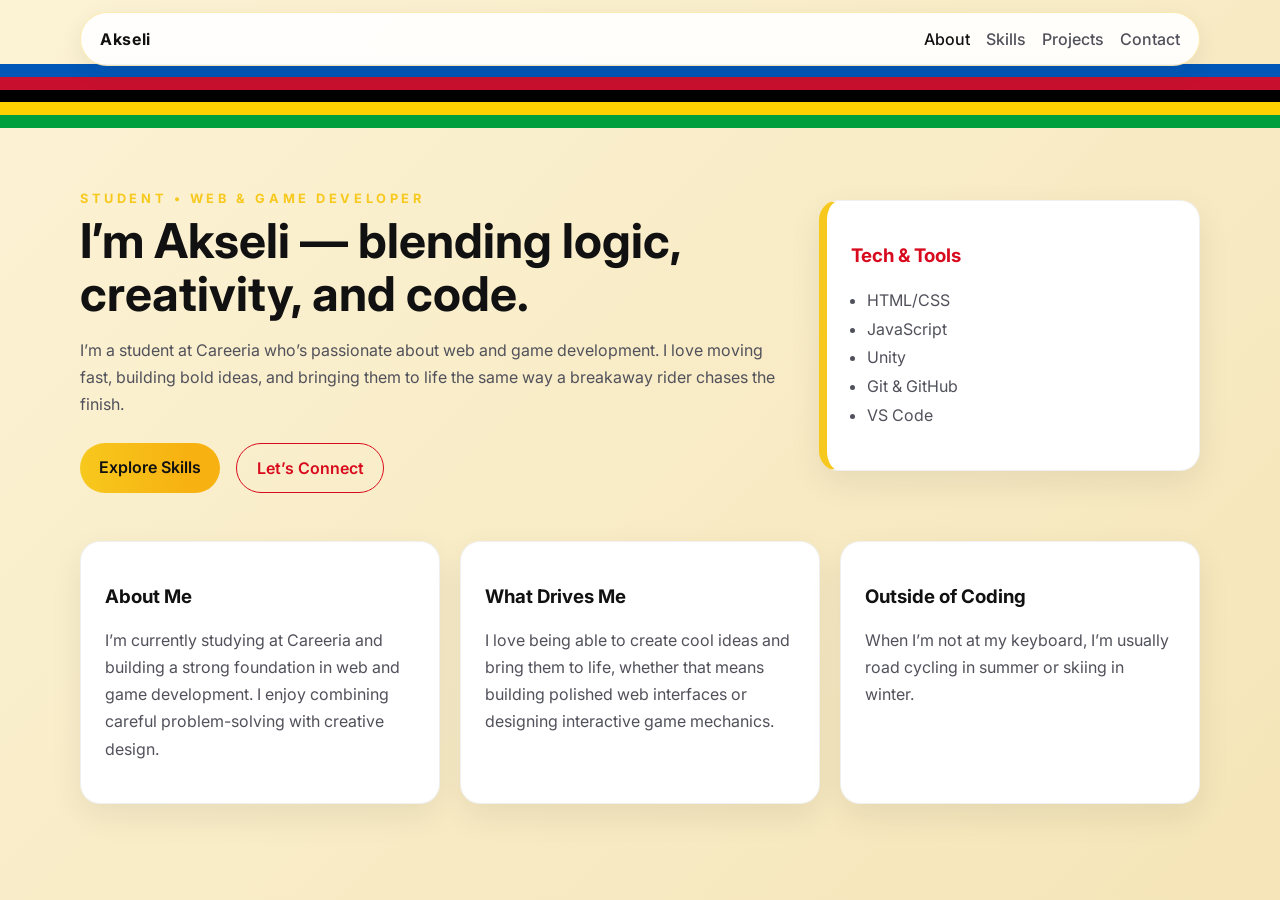
==== index.html @ a6e81d84 "AHH" ====
<!DOCTYPE html>
<html lang="en" class="preload">
  <head>
    <meta charset="UTF-8" />
    <meta name="viewport" content="width=device-width, initial-scale=1.0" />
    <title>About Me | Akseli</title>
    <link rel="preconnect" href="https://fonts.googleapis.com" />
    <link rel="preconnect" href="https://fonts.gstatic.com" crossorigin />
    <link
      href="https://fonts.googleapis.com/css2?family=Inter:wght@400;500;600;700&display=swap"
      rel="stylesheet"
    />
    <link rel="stylesheet" href="style.css" />
    <script>
      window.addEventListener('load', function() {
        document.documentElement.classList.remove('preload');
        document.body.classList.add('loaded');
      });
    </script>
  </head>
  <body>
    <header class="site-header">
      <nav class="nav container">
        <a class="brand" href="index.html">Akseli</a>
        <div class="nav-links">
          <a class="active" href="index.html">About</a>
          <a href="skills.html">Skills</a>
          <a href="projects.html">Projects</a>
          <a href="contact.html">Contact</a>
        </div>
      </nav>
    </header>

    <main class="container page">
      <section class="hero">
        <div>
          <p class="eyebrow">Student • Web & Game Developer</p>
          <h1>I’m Akseli — blending logic, creativity, and code.</h1>
          <p class="hero-text">
            I’m a student at Careeria who’s passionate about web and game development.
            I love moving fast, building bold ideas, and bringing them to life the same way a breakaway rider chases the finish.
          </p>
          <div class="actions">
            <a class="button primary" href="skills.html">Explore Skills</a>
            <a class="button secondary" href="contact.html">Let’s Connect</a>
          </div>
        </div>
        <div class="hero-card">
          <h3>Tech & Tools</h3>
          <ul>
            <li>HTML/CSS</li>
            <li>JavaScript</li>
            <li>Unity</li>
            <li>Git & GitHub</li>
            <li>VS Code</li>
          </ul>
        </div>
      </section>

      <section class="info-grid">
        <article class="card">
          <h3>About Me</h3>
          <p>
            I’m currently studying at Careeria and building a strong foundation in web and game development.
            I enjoy combining careful problem-solving with creative design.
          </p>
        </article>
        <article class="card">
          <h3>What Drives Me</h3>
          <p>
            I love being able to create cool ideas and bring them to life,
            whether that means building polished web interfaces or designing interactive game mechanics.
          </p>
        </article>
        <article class="card">
          <h3>Outside of Coding</h3>
          <p>
            When I’m not at my keyboard, I’m usually road cycling in summer or skiing in winter.
          </p>
        </article>
      </section>
    </main>
  </body>
</html>
---- style.css ----
:root {
  --bg: #fcf3d5;
  --panel: #ffffff;
  --panel-2: #fff7d8;
  --text: #111111;
  --muted: #51515b;
  --accent: #f7c81d;
  --accent-2: #d80b1e;
  --shadow: rgba(24, 24, 24, 0.08);
}

* {
  box-sizing: border-box;
}

body {
  margin: 0;
  font-family: 'Inter', sans-serif;
  background: linear-gradient(135deg, var(--bg) 0%, #f5e5b8 100%);
  color: var(--text);
  min-height: 100vh;
  overflow-x: hidden;
}

.preload body {
  opacity: 0;
  transform: translateY(10px);
}

body.loaded {
  animation: bodyIntro 0.8s ease-out 0.15s forwards;
}

.container {
  width: min(1120px, calc(100% - 2rem));
  margin: 0 auto;
}

.site-header {
  padding: 0.75rem 0 1rem;
  position: relative;
  margin-top: 0;
  opacity: 0;
  transform: translateY(-18px);
  animation: headerIntro 0.8s ease-out 0.2s forwards;
  animation-fill-mode: both;
  will-change: opacity, transform;
}

.site-header::before {
  content: '';
  position: absolute;
  top: 4rem;
  left: 0;
  width: 100%;
  height: 4rem;
  background: linear-gradient(180deg, #0057b7 0%, #0057b7 20%, #c8102e 20%, #c8102e 40%, #000000 40%, #000000 60%, #ffd100 60%, #ffd100 80%, #009f3d 80%, #009f3d 100%);
  background-size: 100% 100%;
  pointer-events: none;
  transform-origin: left;
  transform: scaleX(0);
  animation: stripeIntro 1s ease 0.25s forwards;
}

.nav {
  display: flex;
  justify-content: space-between;
  align-items: center;
  padding: 1rem 1.2rem;
  border: 1px solid rgba(248, 198, 46, 0.35);
  border-radius: 999px;
  background: rgba(255, 255, 255, 0.92);
  backdrop-filter: blur(12px);
  box-shadow: 0 8px 24px var(--shadow);
  position: relative;
  z-index: 1;
}

.brand {
  color: var(--text);
  font-weight: 700;
  text-decoration: none;
  letter-spacing: 0.04em;
}

.nav-links {
  display: flex;
  gap: 1rem;
}

.nav-links a {
  color: var(--muted);
  text-decoration: none;
  font-weight: 500;
}

.nav-links a.active,
.nav-links a:hover {
  color: var(--text);
}

.nav-links a {
  opacity: 0;
  transform: translateY(-10px);
  animation: navLinkIntro 0.65s ease-out forwards;
}

.nav-links a:nth-child(1) { animation-delay: 0.35s; }
.nav-links a:nth-child(2) { animation-delay: 0.45s; }
.nav-links a:nth-child(3) { animation-delay: 0.55s; }
.nav-links a:nth-child(4) { animation-delay: 0.65s; }

.page {
  padding: 3rem 0 4rem;
  opacity: 0;
  transform: translateY(20px);
  animation: contentIntro 0.85s ease-out 0.35s forwards;
}

.hero {
  display: grid;
  grid-template-columns: 1.3fr 0.7fr;
  gap: 2rem;
  align-items: center;
  padding: 3rem 0 2rem;
  opacity: 0;
  transform: translateY(20px);
  animation: contentIntro 0.9s ease-out 0.45s forwards;
}

.eyebrow {
  text-transform: uppercase;
  letter-spacing: 0.28em;
  color: var(--accent);
  font-size: 0.8rem;
  font-weight: 700;
  margin-bottom: 0.6rem;
}

h1 {
  font-size: clamp(2rem, 4vw, 3rem);
  margin: 0 0 1rem;
  line-height: 1.1;
}

.hero-text,
.card p,
.project-card p,
.contact-card p {
  color: var(--muted);
  line-height: 1.7;
}

.actions {
  display: flex;
  gap: 1rem;
  margin-top: 1.5rem;
  flex-wrap: wrap;
}

.button {
  display: inline-block;
  padding: 0.9rem 1.2rem;
  border-radius: 999px;
  text-decoration: none;
  font-weight: 600;
}

.button.primary {
  background: linear-gradient(90deg, var(--accent), #f7b211 75%);
  color: #111111;
}

.button.secondary {
  border: 1px solid var(--accent-2);
  color: var(--accent-2);
}

.hero-card,
.card,
.project-card,
.contact-card {
  background: var(--panel);
  border: 1px solid rgba(0,0,0,0.06);
  border-radius: 1.25rem;
  padding: 1.5rem;
  box-shadow: 0 12px 32px var(--shadow);
}

.hero-card {
  border-left: 0.5rem solid var(--accent);
}

.hero-card ul {
  padding-left: 1rem;
  color: var(--muted);
  line-height: 1.8;
}

.hero-card h3 {
  color: var(--accent-2);
}

.info-grid,
.project-grid {
  display: grid;
  grid-template-columns: repeat(3, minmax(0, 1fr));
  gap: 1.25rem;
  margin-top: 1rem;
}

.section-heading {
  margin-bottom: 1.5rem;
}

.project-card span {
  display: inline-block;
  margin-top: 1rem;
  color: var(--accent);
  font-weight: 600;
}

.project-image {
  width: 100%;
  height: 220px;
  object-fit: cover;
  border-radius: 0.9rem;
  margin-bottom: 1rem;
  border: 1px solid rgba(0,0,0,0.06);
}

.actions .button {
  opacity: 0;
  transform: translateY(12px);
  animation: contentIntro 0.9s ease-out 0.55s forwards;
}

.hero-card {
  border-left: 0.5rem solid var(--accent);
  opacity: 0;
  transform: translateY(18px);
  animation: contentIntro 0.95s ease-out 0.55s forwards;
}

@keyframes headerIntro {
  from {
    opacity: 0;
    transform: translateY(-18px);
  }
  to {
    opacity: 1;
    transform: translateY(0);
  }
}

@keyframes bodyIntro {
  from {
    opacity: 0;
    transform: translateY(10px);
  }
  to {
    opacity: 1;
    transform: translateY(0);
  }
}

@keyframes stripeIntro {
  from {
    transform: scaleX(0);
  }
  to {
    transform: scaleX(1);
  }
}

@keyframes navLinkIntro {
  from {
    opacity: 0;
    transform: translateY(-10px);
  }
  to {
    opacity: 1;
    transform: translateY(0);
  }
}

@keyframes contentIntro {
  from {
    opacity: 0;
    transform: translateY(20px);
  }
  to {
    opacity: 1;
    transform: translateY(0);
  }
}

.contact-layout {
  display: grid;
  grid-template-columns: 0.9fr 1.1fr;
  gap: 1.5rem;
}

form {
  display: grid;
  gap: 1rem;
}

input,
textarea {
  width: 100%;
  padding: 0.9rem 1rem;
  border-radius: 0.8rem;
  border: 1px solid rgba(0,0,0,0.08);
  background: var(--panel-2);
  color: var(--text);
}

textarea {
  min-height: 120px;
  resize: vertical;
}

.skills-list {
  display: grid;
  grid-template-columns: repeat(2, minmax(0, 1fr));
  gap: 0.8rem;
  padding: 0;
  margin: 1rem 0 0;
  list-style: none;
}

.skills-list li {
  padding: 0.8rem 1rem;
  border-radius: 0.8rem;
  background: rgba(37, 99, 235, 0.08);
  color: var(--text);
}

@media (max-width: 800px) {
  .hero,
  .contact-layout,
  .info-grid,
  .project-grid,
  .skills-list {
    grid-template-columns: 1fr;
  }

  .nav {
    border-radius: 1rem;
    flex-direction: column;
    gap: 0.8rem;
  }
}
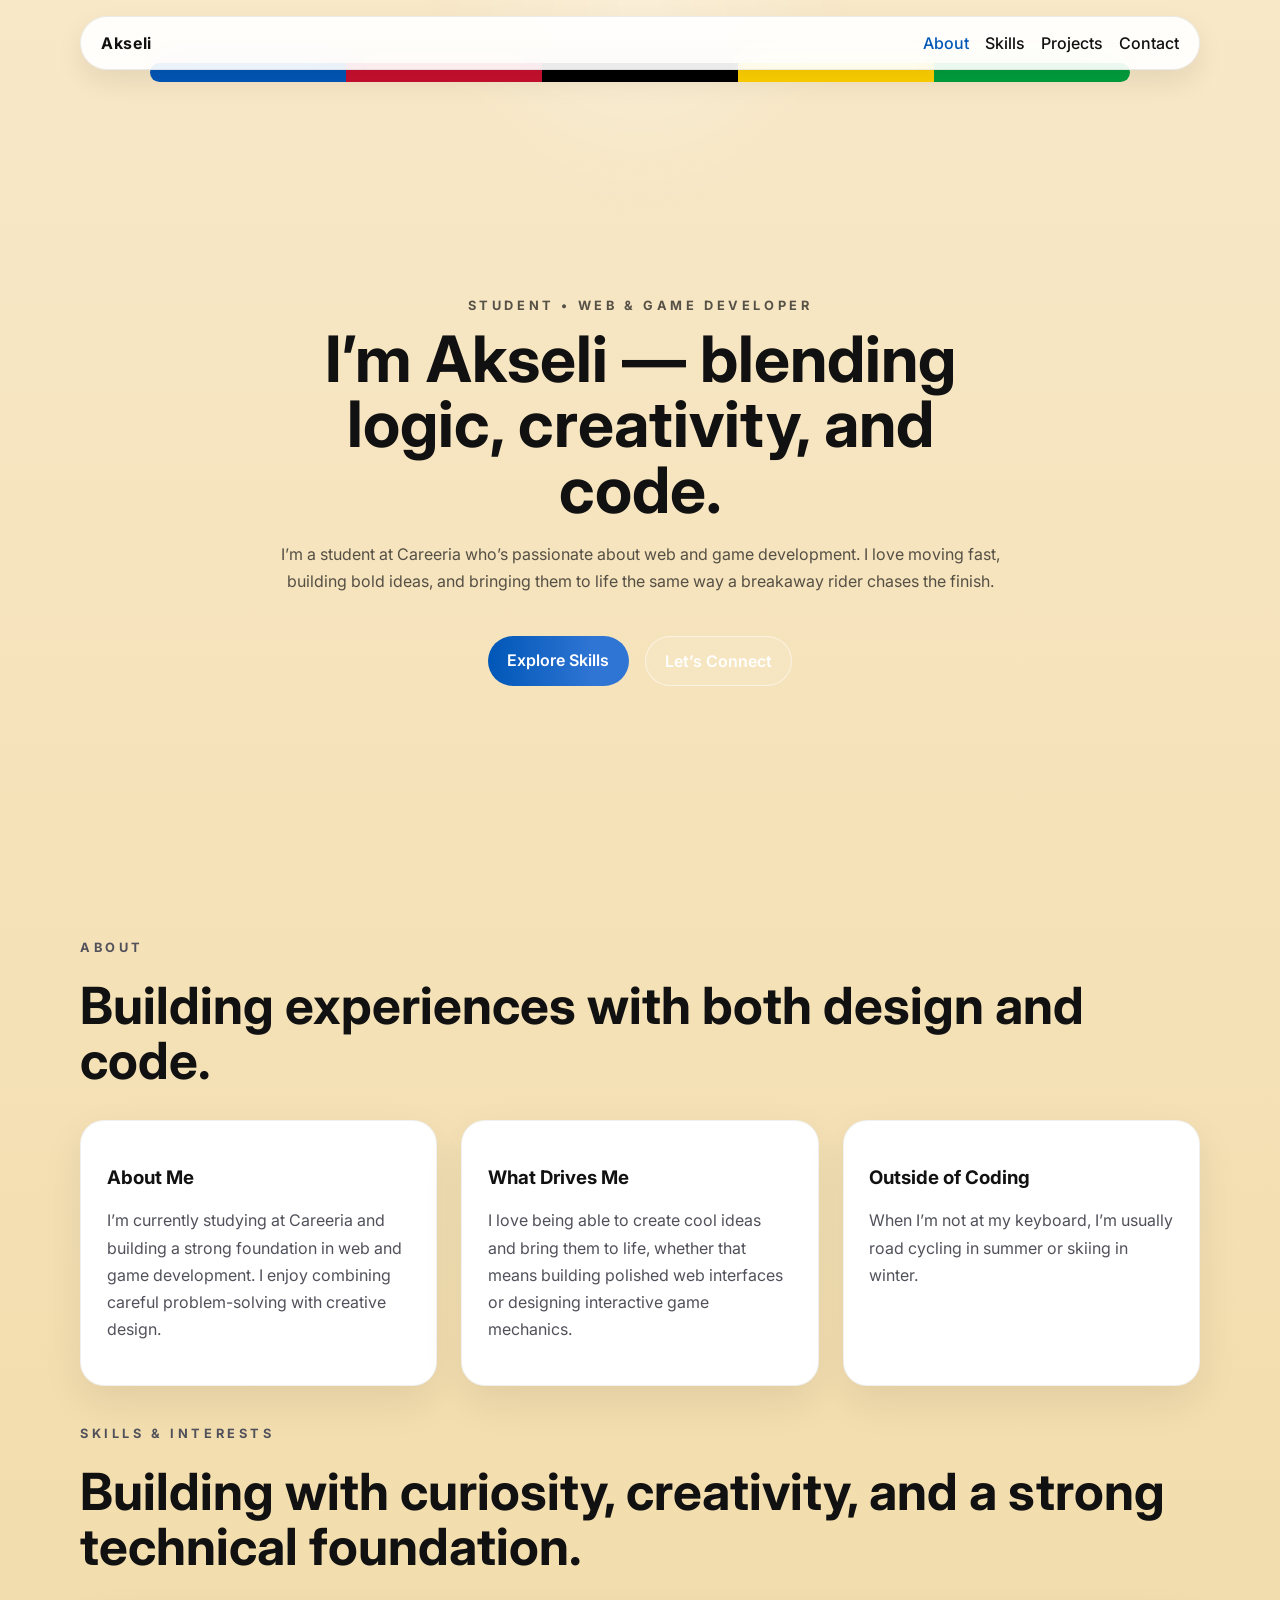
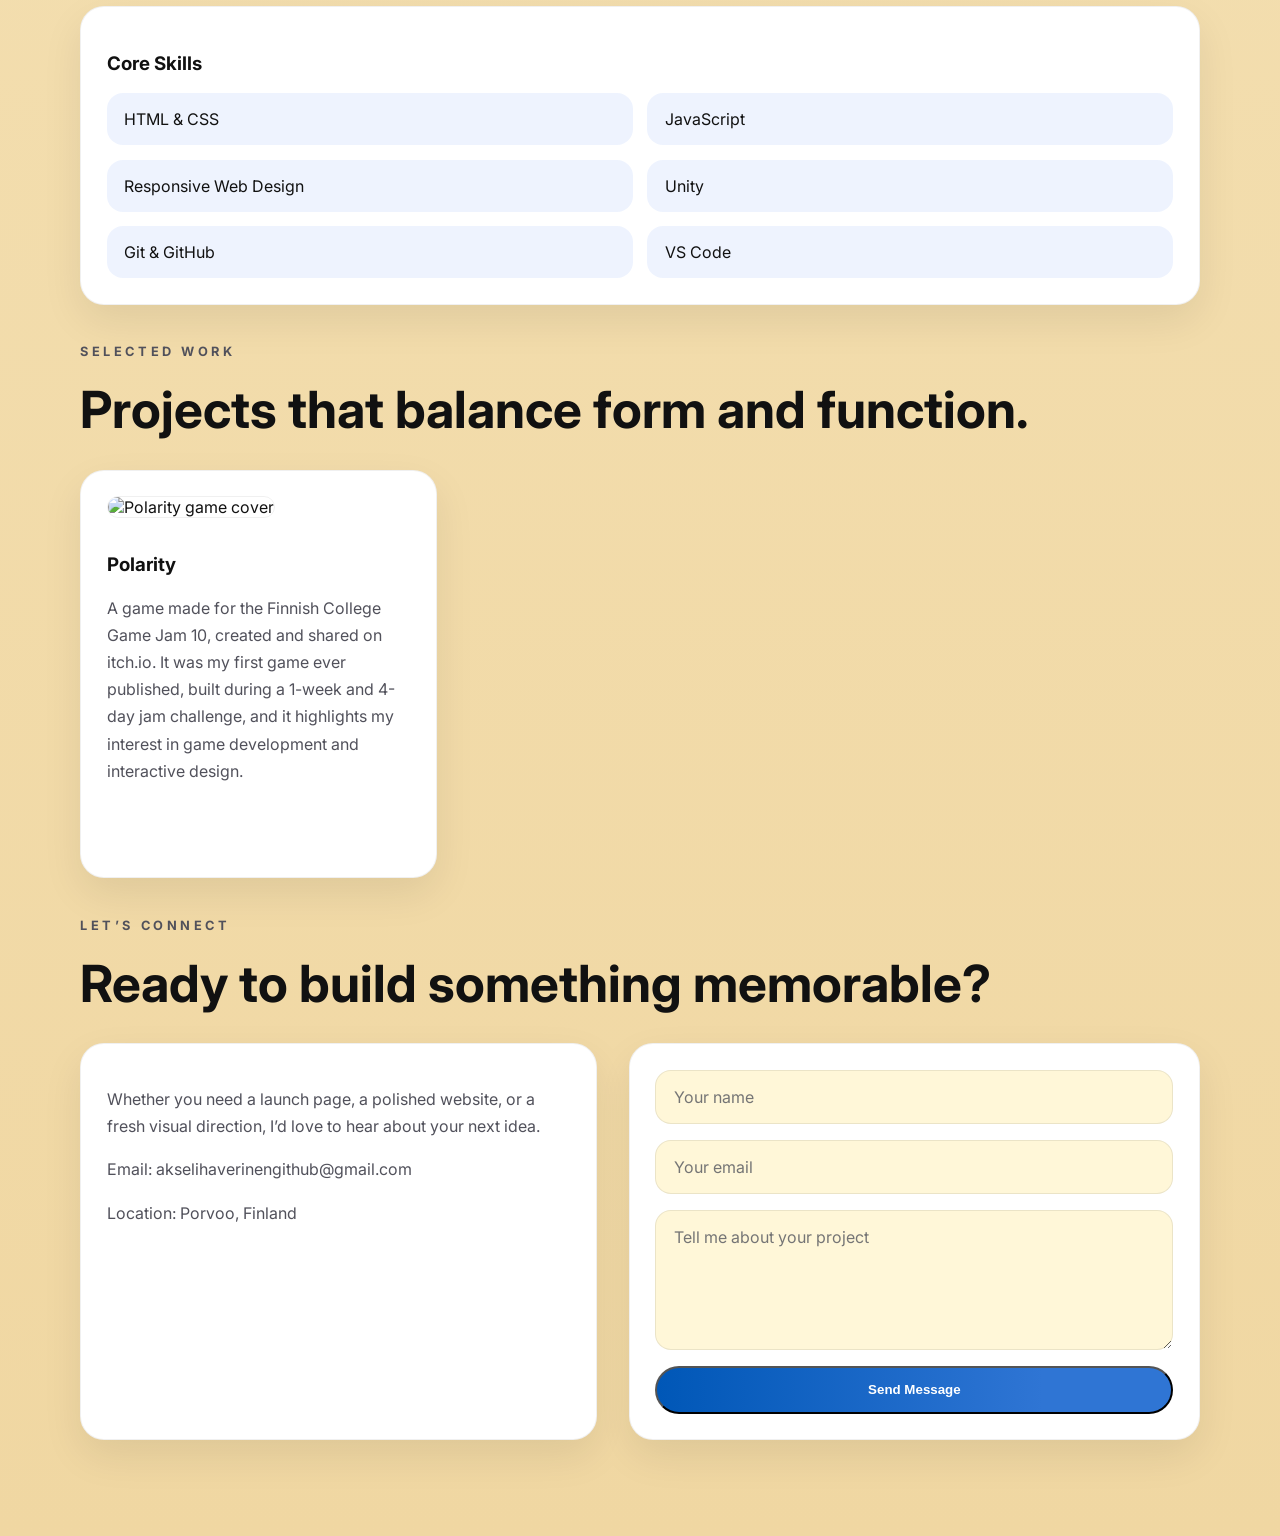
==== commit baf87cc5: "scroll page" ====
--- a/index.html
+++ b/index.html
@@ -3,7 +3,7 @@
   <head>
     <meta charset="UTF-8" />
     <meta name="viewport" content="width=device-width, initial-scale=1.0" />
-    <title>About Me | Akseli</title>
+    <title>Akseli — Portfolio</title>
     <link rel="preconnect" href="https://fonts.googleapis.com" />
     <link rel="preconnect" href="https://fonts.gstatic.com" crossorigin />
     <link
@@ -21,19 +21,19 @@
   <body>
     <header class="site-header">
       <nav class="nav container">
-        <a class="brand" href="index.html">Akseli</a>
+        <a class="brand" href="#top">Akseli</a>
         <div class="nav-links">
-          <a class="active" href="index.html">About</a>
-          <a href="skills.html">Skills</a>
-          <a href="projects.html">Projects</a>
-          <a href="contact.html">Contact</a>
+          <a class="active" href="#about">About</a>
+          <a href="#skills">Skills</a>
+          <a href="#projects">Projects</a>
+          <a href="#contact">Contact</a>
         </div>
       </nav>
     </header>
 
     <main class="container page">
-      <section class="hero">
-        <div>
+      <section class="hero" id="top">
+        <div class="hero-panel">
           <p class="eyebrow">Student • Web & Game Developer</p>
           <h1>I’m Akseli — blending logic, creativity, and code.</h1>
           <p class="hero-text">
@@ -41,20 +41,15 @@
             I love moving fast, building bold ideas, and bringing them to life the same way a breakaway rider chases the finish.
           </p>
           <div class="actions">
-            <a class="button primary" href="skills.html">Explore Skills</a>
-            <a class="button secondary" href="contact.html">Let’s Connect</a>
+            <a class="button primary" href="#skills">Explore Skills</a>
+            <a class="button secondary" href="#contact">Let’s Connect</a>
           </div>
         </div>
-        <div class="hero-card">
-          <h3>Tech & Tools</h3>
-          <ul>
-            <li>HTML/CSS</li>
-            <li>JavaScript</li>
-            <li>Unity</li>
-            <li>Git & GitHub</li>
-            <li>VS Code</li>
-          </ul>
-        </div>
+      </section>
+
+      <section class="section-heading" id="about">
+        <p class="eyebrow">About</p>
+        <h1>Building experiences with both design and code.</h1>
       </section>
 
       <section class="info-grid">
@@ -79,6 +74,72 @@
           </p>
         </article>
       </section>
+
+      <section class="section-heading" id="skills">
+        <p class="eyebrow">Skills & Interests</p>
+        <h1>Building with curiosity, creativity, and a strong technical foundation.</h1>
+      </section>
+
+      <section class="card">
+        <h3>Core Skills</h3>
+        <ul class="skills-list">
+          <li>HTML & CSS</li>
+          <li>JavaScript</li>
+          <li>Responsive Web Design</li>
+          <li>Unity</li>
+          <li>Git & GitHub</li>
+          <li>VS Code</li>
+        </ul>
+      </section>
+
+      <section class="section-heading" id="projects">
+        <p class="eyebrow">Selected Work</p>
+        <h1>Projects that balance form and function.</h1>
+      </section>
+
+      <section class="project-grid">
+        <article class="project-card">
+          <img
+            class="project-image"
+            src="https://img.itch.zone/aW1hZ2UvNDQyMTYwNi8yODY0NTc2MS5wbmc=/250x600/YRSLGW.png"
+            alt="Polarity game cover"
+          />
+          <h3>Polarity</h3>
+          <p>
+            A game made for the Finnish College Game Jam 10, created and shared on itch.io.
+            It was my first game ever published, built during a 1-week and 4-day jam challenge,
+            and it highlights my interest in game development and interactive design.
+          </p>
+          <a class="button secondary" href="https://fleabobo.itch.io/polarity" target="_blank" rel="noopener noreferrer">View on itch.io</a>
+        </article>
+      </section>
+
+      <section class="section-heading" id="contact">
+        <p class="eyebrow">Let’s connect</p>
+        <h1>Ready to build something memorable?</h1>
+      </section>
+
+      <section class="contact-layout">
+        <article class="contact-card">
+          <p>
+            Whether you need a launch page, a polished website, or a fresh visual direction,
+            I’d love to hear about your next idea.
+          </p>
+          <p>Email: akselihaverinengithub@gmail.com</p>
+          <p>Location: Porvoo, Finland</p>
+        </article>
+
+        <article class="contact-card">
+          <form action="https://formsubmit.co/akselihaverinengithub@gmail.com" method="POST">
+            <input type="hidden" name="_next" value="thank-you.html" />
+            <input type="hidden" name="_captcha" value="false" />
+            <input type="text" name="name" placeholder="Your name" required />
+            <input type="email" name="email" placeholder="Your email" required />
+            <textarea name="message" placeholder="Tell me about your project" required></textarea>
+            <button class="button primary" type="submit">Send Message</button>
+          </form>
+        </article>
+      </section>
     </main>
   </body>
 </html>
--- a/style.css
+++ b/style.css
@@ -1,24 +1,28 @@
-:root {
+﻿:root {
   --bg: #fcf3d5;
   --panel: #ffffff;
   --panel-2: #fff7d8;
   --text: #111111;
   --muted: #51515b;
-  --accent: #f7c81d;
-  --accent-2: #d80b1e;
-  --shadow: rgba(24, 24, 24, 0.08);
+  --accent: #0057b7;
+  --accent-2: #c8102e;
+  --shadow: rgba(17, 17, 17, 0.14);
 }
 
 * {
   box-sizing: border-box;
 }
 
+html {
+  scroll-behavior: smooth;
+}
+
 body {
   margin: 0;
+  min-height: 100vh;
   font-family: 'Inter', sans-serif;
-  background: linear-gradient(135deg, var(--bg) 0%, #f5e5b8 100%);
-  color: var(--text);
-  min-height: 100vh;
+  background: linear-gradient(180deg, #f8e8c8 0%, #f3deaf 45%, #f0d7a2 100%);
+  color: var(--text);
   overflow-x: hidden;
 }
 
@@ -37,125 +41,168 @@
 }
 
 .site-header {
-  padding: 0.75rem 0 1rem;
-  position: relative;
-  margin-top: 0;
+  padding: 1rem 0 0;
+  position: absolute;
+  top: 0;
+  left: 0;
+  width: 100%;
   opacity: 0;
-  transform: translateY(-18px);
+  transform: translateY(-24px);
   animation: headerIntro 0.8s ease-out 0.2s forwards;
   animation-fill-mode: both;
-  will-change: opacity, transform;
+  z-index: 5;
 }
 
 .site-header::before {
   content: '';
   position: absolute;
-  top: 4rem;
-  left: 0;
-  width: 100%;
-  height: 4rem;
-  background: linear-gradient(180deg, #0057b7 0%, #0057b7 20%, #c8102e 20%, #c8102e 40%, #000000 40%, #000000 60%, #ffd100 60%, #ffd100 80%, #009f3d 80%, #009f3d 100%);
-  background-size: 100% 100%;
-  pointer-events: none;
-  transform-origin: left;
-  transform: scaleX(0);
-  animation: stripeIntro 1s ease 0.25s forwards;
+  left: 50%;
+  bottom: -0.75rem;
+  transform: translateX(-50%);
+  width: calc(100% - 3rem);
+  max-width: 980px;
+  height: 1.2rem;
+  border-radius: 999px;
+  background: linear-gradient(90deg, #0057b7 0%, #0057b7 20%, #c8102e 20%, #c8102e 40%, #000000 40%, #000000 60%, #ffd100 60%, #ffd100 80%, #009f3d 80%, #009f3d 100%);
+  opacity: 1;
+  z-index: 0;
 }
 
 .nav {
   display: flex;
   justify-content: space-between;
   align-items: center;
-  padding: 1rem 1.2rem;
-  border: 1px solid rgba(248, 198, 46, 0.35);
+  gap: 1rem;
+  padding: 1rem 1.25rem;
   border-radius: 999px;
+  border: 1px solid rgba(17, 17, 17, 0.08);
   background: rgba(255, 255, 255, 0.92);
-  backdrop-filter: blur(12px);
-  box-shadow: 0 8px 24px var(--shadow);
+  color: var(--text);
+  backdrop-filter: blur(18px);
+  box-shadow: 0 12px 28px rgba(17, 17, 17, 0.08);
   position: relative;
   z-index: 1;
 }
 
 .brand {
   color: var(--text);
+  text-decoration: none;
   font-weight: 700;
-  text-decoration: none;
   letter-spacing: 0.04em;
 }
 
 .nav-links {
   display: flex;
   gap: 1rem;
+  flex-wrap: wrap;
 }
 
 .nav-links a {
-  color: var(--muted);
+  color: var(--text);
   text-decoration: none;
   font-weight: 500;
-}
-
-.nav-links a.active,
-.nav-links a:hover {
-  color: var(--text);
-}
-
-.nav-links a {
   opacity: 0;
   transform: translateY(-10px);
   animation: navLinkIntro 0.65s ease-out forwards;
 }
 
-.nav-links a:nth-child(1) { animation-delay: 0.35s; }
-.nav-links a:nth-child(2) { animation-delay: 0.45s; }
-.nav-links a:nth-child(3) { animation-delay: 0.55s; }
-.nav-links a:nth-child(4) { animation-delay: 0.65s; }
+.nav-links a.active,
+.nav-links a:hover {
+  color: var(--accent);
+}
+
+.nav-links a:nth-child(1) { animation-delay: 0.32s; }
+.nav-links a:nth-child(2) { animation-delay: 0.42s; }
+.nav-links a:nth-child(3) { animation-delay: 0.52s; }
+.nav-links a:nth-child(4) { animation-delay: 0.62s; }
 
 .page {
-  padding: 3rem 0 4rem;
+  padding: 0 0 6rem;
   opacity: 0;
   transform: translateY(20px);
   animation: contentIntro 0.85s ease-out 0.35s forwards;
 }
 
 .hero {
-  display: grid;
-  grid-template-columns: 1.3fr 0.7fr;
-  gap: 2rem;
+  min-height: 100vh;
+  display: flex;
+  flex-direction: column;
+  justify-content: center;
   align-items: center;
-  padding: 3rem 0 2rem;
-  opacity: 0;
-  transform: translateY(20px);
-  animation: contentIntro 0.9s ease-out 0.45s forwards;
-}
+  text-align: center;
+  gap: 0;
+  padding: 5.5rem 0 4rem;
+  position: relative;
+  background: transparent;
+  color: var(--text);
+}
+
+.hero::before {
+  content: '';
+  position: absolute;
+  inset: 0;
+  background: radial-gradient(circle at top center, rgba(255, 255, 255, 0.28), transparent 20%);
+  pointer-events: none;
+}
+
+.hero-panel {
+  position: relative;
+  z-index: 1;
+  max-width: 780px;
+  padding: 3rem 1.5rem 0;
+}
+
+.hero .eyebrow,
+.hero .hero-text {
+  color: rgba(17, 17, 17, 0.7);
+}
+
+.hero h1 {
+  color: var(--text);
+  font-size: clamp(2.8rem, 5vw, 4.4rem);
+  margin-bottom: 1.2rem;
+  line-height: 1.02;
+}
+
+.hero .actions {
+  display: flex;
+  justify-content: center;
+  flex-wrap: wrap;
+  gap: 1rem;
+  margin-top: 2.5rem;
+}
+
 
 .eyebrow {
+  display: inline-flex;
   text-transform: uppercase;
   letter-spacing: 0.28em;
   color: var(--accent);
   font-size: 0.8rem;
   font-weight: 700;
-  margin-bottom: 0.6rem;
+  margin-bottom: 0.8rem;
 }
 
 h1 {
-  font-size: clamp(2rem, 4vw, 3rem);
+  font-size: clamp(2.2rem, 4vw, 3.3rem);
   margin: 0 0 1rem;
-  line-height: 1.1;
+  line-height: 1.08;
 }
 
 .hero-text,
 .card p,
 .project-card p,
-.contact-card p {
+.contact-card p,
+.section-heading p {
   color: var(--muted);
   line-height: 1.7;
 }
 
 .actions {
   display: flex;
+  flex-wrap: wrap;
   gap: 1rem;
   margin-top: 1.5rem;
-  flex-wrap: wrap;
 }
 
 .button {
@@ -164,16 +211,23 @@
   border-radius: 999px;
   text-decoration: none;
   font-weight: 600;
+  transition: transform 0.2s ease, box-shadow 0.2s ease;
+}
+
+.button:hover {
+  transform: translateY(-2px);
+  box-shadow: 0 8px 20px rgba(17, 17, 17, 0.12);
 }
 
 .button.primary {
-  background: linear-gradient(90deg, var(--accent), #f7b211 75%);
-  color: #111111;
+  background: linear-gradient(90deg, var(--accent), #2f75d4 75%);
+  color: #fff;
 }
 
 .button.secondary {
-  border: 1px solid var(--accent-2);
-  color: var(--accent-2);
+  border: 1px solid rgba(255, 255, 255, 0.55);
+  color: #fff;
+  background: rgba(255, 255, 255, 0.08);
 }
 
 .hero-card,
@@ -181,36 +235,64 @@
 .project-card,
 .contact-card {
   background: var(--panel);
-  border: 1px solid rgba(0,0,0,0.06);
-  border-radius: 1.25rem;
-  padding: 1.5rem;
-  box-shadow: 0 12px 32px var(--shadow);
+  border: 1px solid rgba(0, 0, 0, 0.06);
+  border-radius: 1.5rem;
+  padding: 1.6rem;
+  box-shadow: 0 16px 40px rgba(17, 17, 17, 0.08);
+  transition: transform 0.2s ease, box-shadow 0.2s ease, border-color 0.2s ease;
+}
+
+.hero-card:hover,
+.card:hover,
+.project-card:hover,
+.contact-card:hover {
+  transform: translateY(-4px);
+  box-shadow: 0 20px 48px rgba(17, 17, 17, 0.12);
+  border-color: rgba(0, 0, 0, 0.12);
 }
 
 .hero-card {
   border-left: 0.5rem solid var(--accent);
-}
-
-.hero-card ul {
-  padding-left: 1rem;
-  color: var(--muted);
-  line-height: 1.8;
+  align-self: start;
+  opacity: 0;
+  transform: translateY(18px);
+  animation: contentIntro 0.95s ease-out 0.55s forwards;
 }
 
 .hero-card h3 {
   color: var(--accent-2);
+  margin-bottom: 0.9rem;
+  font-size: 1.2rem;
+}
+
+.hero-card ul {
+  margin: 0;
+  padding-left: 1.1rem;
+  line-height: 1.8;
+  color: var(--muted);
+  list-style: disc;
+}
+
+.hero-card ul li {
+  font: inherit;
 }
 
 .info-grid,
 .project-grid {
   display: grid;
   grid-template-columns: repeat(3, minmax(0, 1fr));
-  gap: 1.25rem;
-  margin-top: 1rem;
+  gap: 1.5rem;
+  margin-top: 2rem;
 }
 
 .section-heading {
-  margin-bottom: 1.5rem;
+  margin-bottom: 2rem;
+  padding-top: 1.5rem;
+}
+
+.section-heading h1 {
+  margin: 0.4rem 0 0;
+  max-width: 70ch;
 }
 
 .project-card span {
@@ -226,20 +308,7 @@
   object-fit: cover;
   border-radius: 0.9rem;
   margin-bottom: 1rem;
-  border: 1px solid rgba(0,0,0,0.06);
-}
-
-.actions .button {
-  opacity: 0;
-  transform: translateY(12px);
-  animation: contentIntro 0.9s ease-out 0.55s forwards;
-}
-
-.hero-card {
-  border-left: 0.5rem solid var(--accent);
-  opacity: 0;
-  transform: translateY(18px);
-  animation: contentIntro 0.95s ease-out 0.55s forwards;
+  border: 1px solid rgba(0, 0, 0, 0.06);
 }
 
 @keyframes headerIntro {
@@ -295,10 +364,12 @@
   }
 }
 
+
 .contact-layout {
   display: grid;
-  grid-template-columns: 0.9fr 1.1fr;
-  gap: 1.5rem;
+  grid-template-columns: 0.95fr 1.05fr;
+  gap: 2rem;
+  margin-top: 2rem;
 }
 
 form {
@@ -309,35 +380,36 @@
 input,
 textarea {
   width: 100%;
-  padding: 0.9rem 1rem;
-  border-radius: 0.8rem;
-  border: 1px solid rgba(0,0,0,0.08);
+  padding: 1rem 1.1rem;
+  border-radius: 1rem;
+  border: 1px solid rgba(0, 0, 0, 0.08);
   background: var(--panel-2);
   color: var(--text);
+  font: inherit;
 }
 
 textarea {
-  min-height: 120px;
+  min-height: 140px;
   resize: vertical;
 }
 
 .skills-list {
   display: grid;
   grid-template-columns: repeat(2, minmax(0, 1fr));
-  gap: 0.8rem;
+  gap: 0.9rem;
   padding: 0;
   margin: 1rem 0 0;
   list-style: none;
 }
 
 .skills-list li {
-  padding: 0.8rem 1rem;
-  border-radius: 0.8rem;
+  padding: 1rem 1.1rem;
+  border-radius: 1rem;
   background: rgba(37, 99, 235, 0.08);
   color: var(--text);
 }
 
-@media (max-width: 800px) {
+@media (max-width: 900px) {
   .hero,
   .contact-layout,
   .info-grid,
@@ -349,6 +421,11 @@
   .nav {
     border-radius: 1rem;
     flex-direction: column;
-    gap: 0.8rem;
-  }
-}
+    gap: 1rem;
+    align-items: flex-start;
+  }
+
+  .button {
+    width: 100%;
+  }
+}
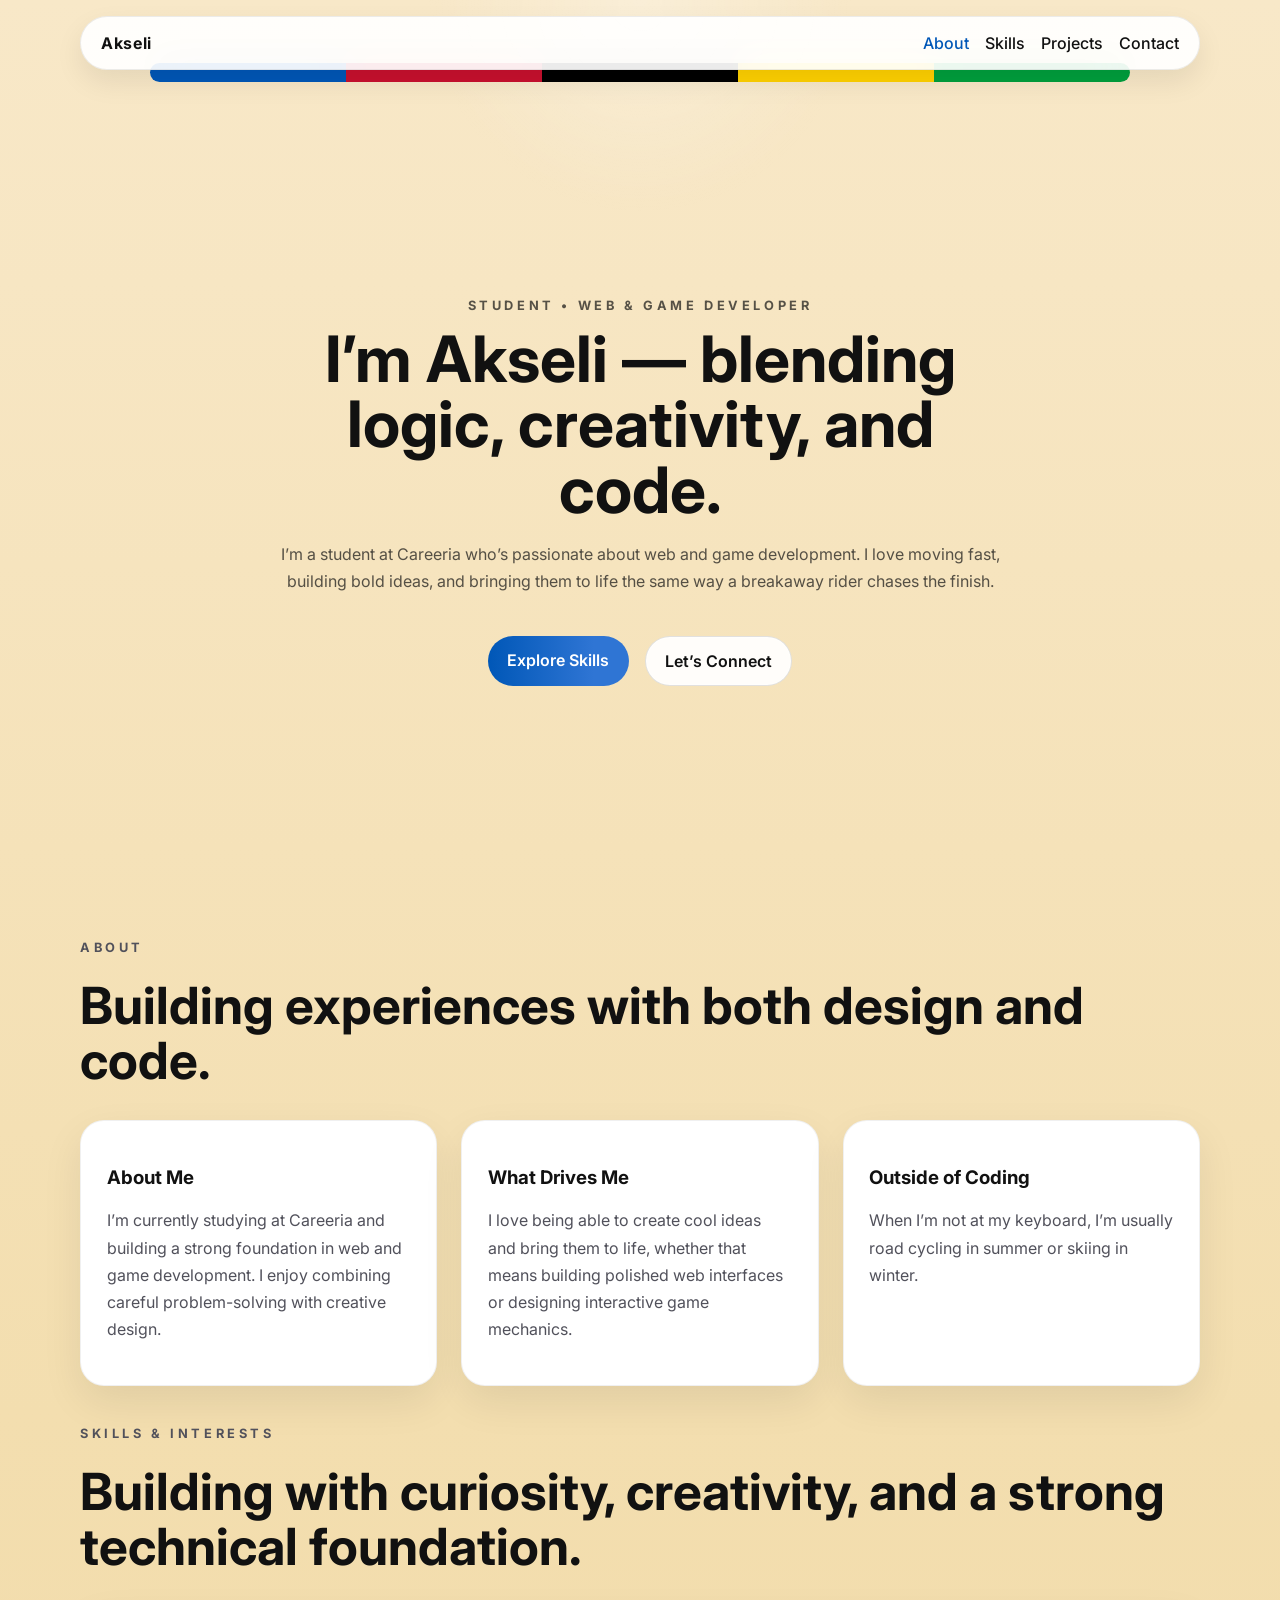
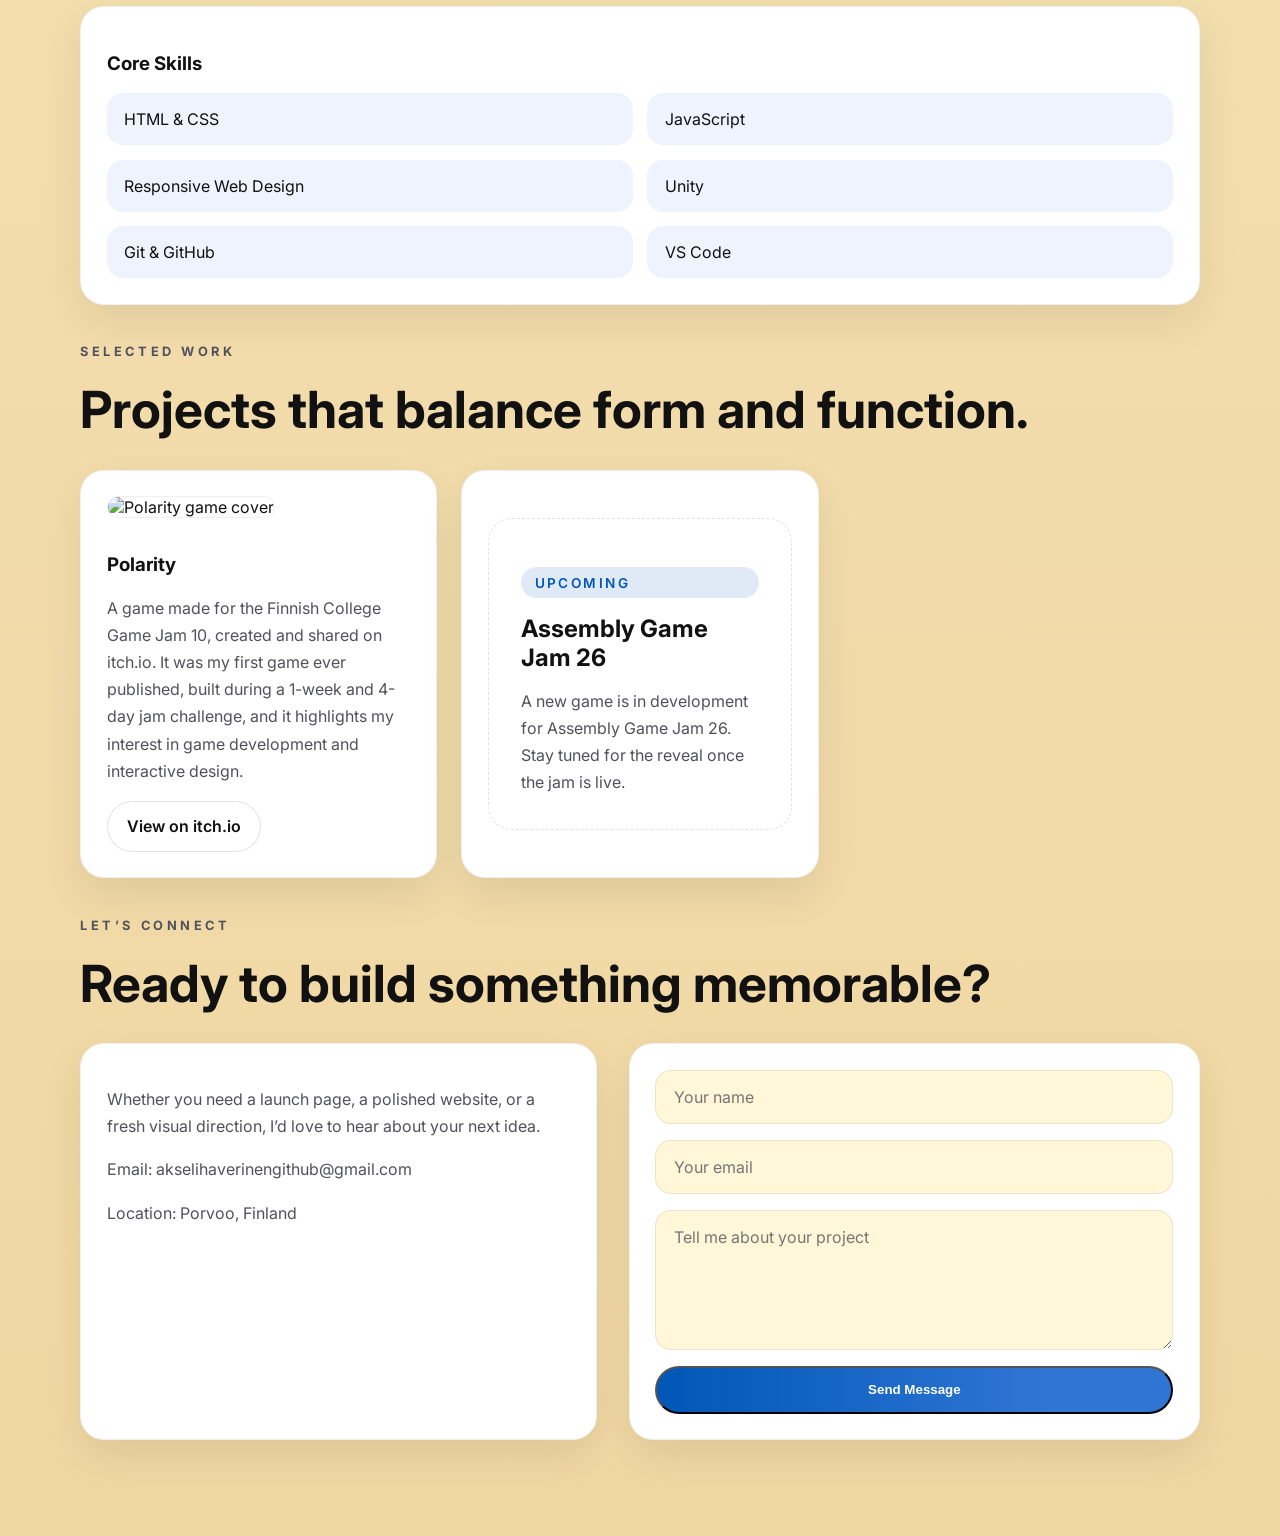
==== commit 0bb00627: "asm game jam project add" ====
--- a/index.html
+++ b/index.html
@@ -112,6 +112,17 @@
           </p>
           <a class="button secondary" href="https://fleabobo.itch.io/polarity" target="_blank" rel="noopener noreferrer">View on itch.io</a>
         </article>
+
+        <article class="project-card upcoming-card">
+          <div class="upcoming-window">
+            <span class="upcoming-label">Upcoming</span>
+            <h3>Assembly Game Jam 26</h3>
+            <p>
+              A new game is in development for Assembly Game Jam 26.
+              Stay tuned for the reveal once the jam is live.
+            </p>
+          </div>
+        </article>
       </section>
 
       <section class="section-heading" id="contact">
--- a/style.css
+++ b/style.css
@@ -225,9 +225,16 @@
 }
 
 .button.secondary {
-  border: 1px solid rgba(255, 255, 255, 0.55);
-  color: #fff;
-  background: rgba(255, 255, 255, 0.08);
+  border: 1px solid rgba(17, 17, 17, 0.12);
+  color: var(--text);
+  background: rgba(255, 255, 255, 0.92);
+  box-shadow: inset 0 0 0 1px rgba(255, 255, 255, 0.35);
+}
+
+.button.secondary:hover {
+  background: #fff;
+  color: var(--text);
+  box-shadow: 0 10px 24px rgba(17, 17, 17, 0.08);
 }
 
 .hero-card,
@@ -265,6 +272,52 @@
   font-size: 1.2rem;
 }
 
+.upcoming-card {
+  display: flex;
+  align-items: center;
+  justify-content: center;
+}
+
+.upcoming-window {
+  width: 100%;
+  max-width: 100%;
+  min-height: 240px;
+  border-radius: 1.5rem;
+  border: 1px dashed rgba(17, 17, 17, 0.12);
+  background: rgba(255, 255, 255, 0.72);
+  padding: 2rem;
+  box-shadow: inset 0 0 0 1px rgba(255, 255, 255, 0.5);
+  display: flex;
+  flex-direction: column;
+  justify-content: center;
+  gap: 1rem;
+}
+
+.upcoming-label {
+  display: inline-flex;
+  align-items: center;
+  justify-content: center;
+  padding: 0.45rem 0.85rem;
+  border-radius: 999px;
+  background: rgba(0, 87, 183, 0.12);
+  color: var(--accent);
+  font-size: 0.85rem;
+  font-weight: 700;
+  letter-spacing: 0.18em;
+  text-transform: uppercase;
+}
+
+.upcoming-window h3 {
+  margin: 0;
+  font-size: 1.5rem;
+}
+
+.upcoming-window p {
+  margin: 0;
+  color: var(--muted);
+  line-height: 1.7;
+}
+
 .hero-card ul {
   margin: 0;
   padding-left: 1.1rem;
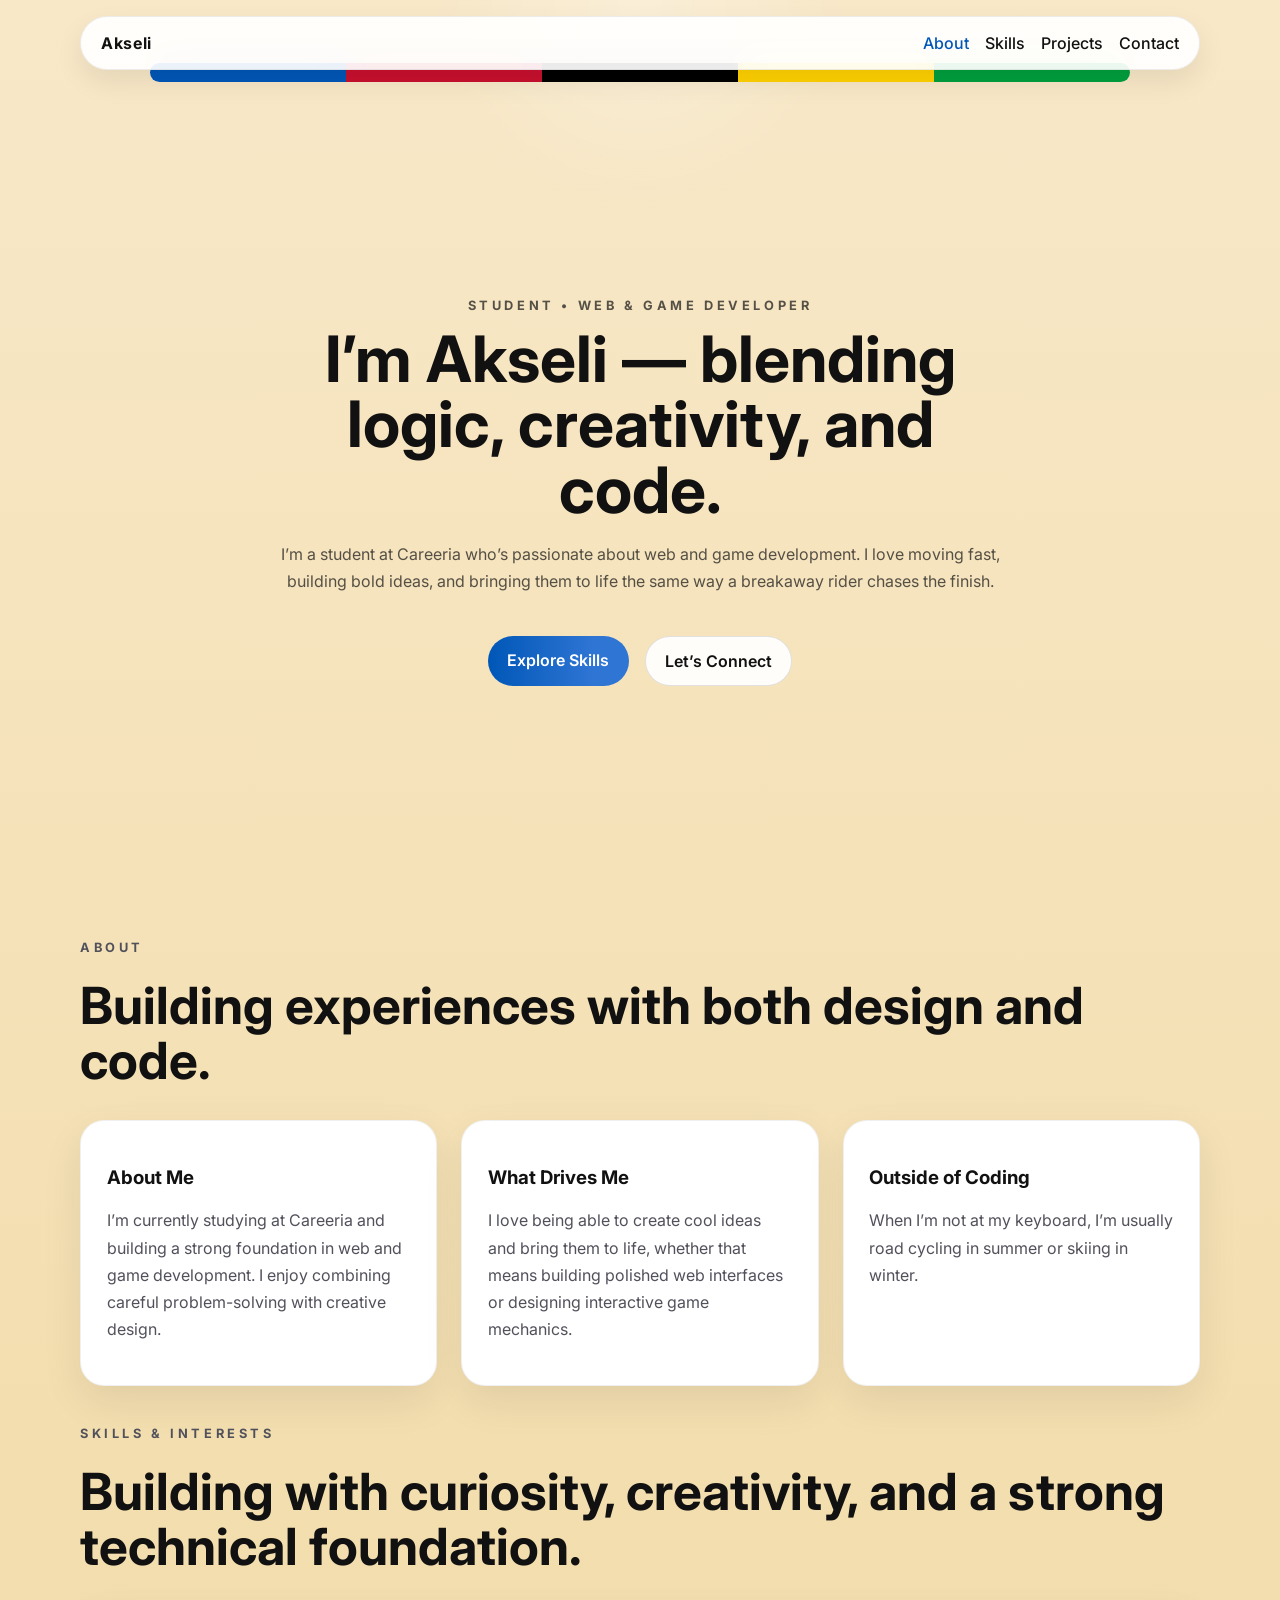
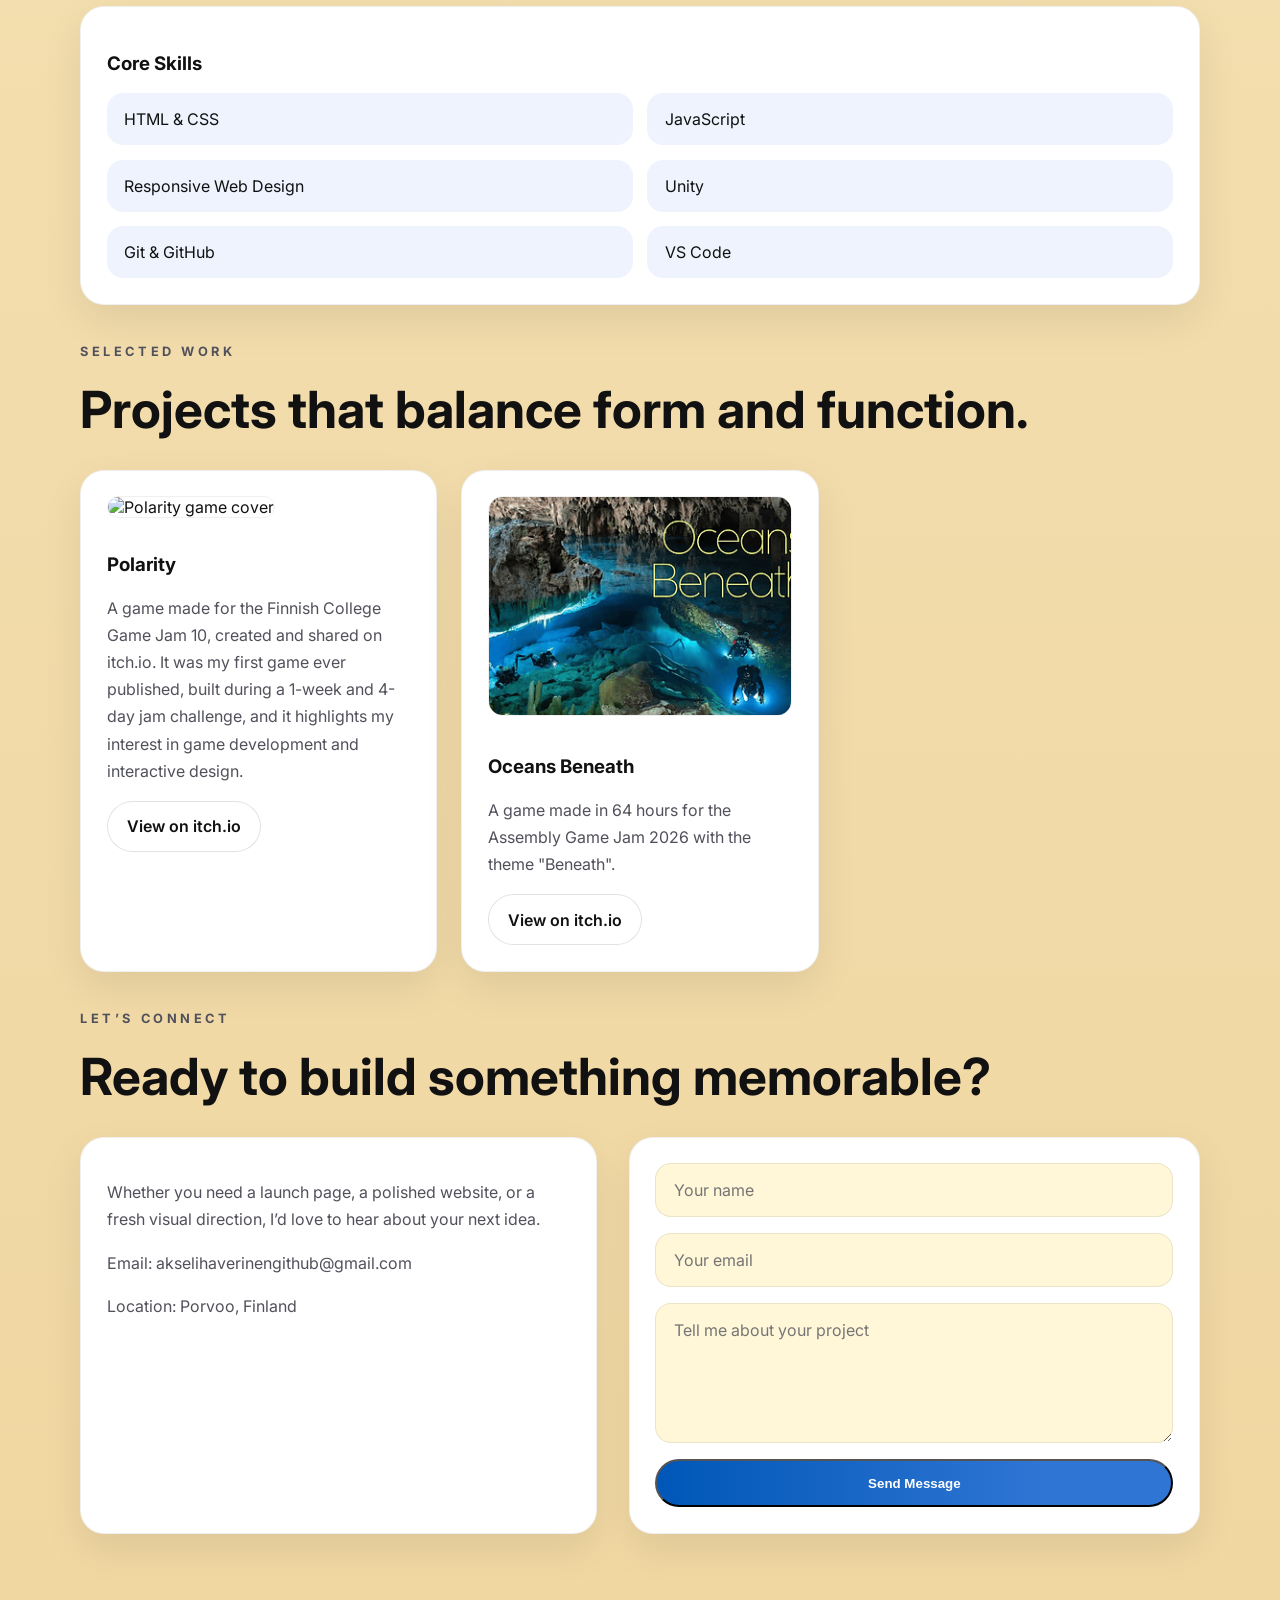
==== commit 43c70a54: "asmgamejam26 game beneath" ====
--- a/index.html
+++ b/index.html
@@ -113,15 +113,17 @@
           <a class="button secondary" href="https://fleabobo.itch.io/polarity" target="_blank" rel="noopener noreferrer">View on itch.io</a>
         </article>
 
-        <article class="project-card upcoming-card">
-          <div class="upcoming-window">
-            <span class="upcoming-label">Upcoming</span>
-            <h3>Assembly Game Jam 26</h3>
-            <p>
-              A new game is in development for Assembly Game Jam 26.
-              Stay tuned for the reveal once the jam is live.
-            </p>
-          </div>
+        <article class="project-card">
+          <img
+            class="project-image"
+            src="KYxnsz.png"
+            alt="Oceans Beneath game cover"
+          />
+          <h3>Oceans Beneath</h3>
+          <p>
+            A game made in 64 hours for the Assembly Game Jam 2026 with the theme "Beneath".
+          </p>
+          <a class="button secondary" href="https://fleabobo.itch.io/oceans-beneath" target="_blank" rel="noopener noreferrer">View on itch.io</a>
         </article>
       </section>
 
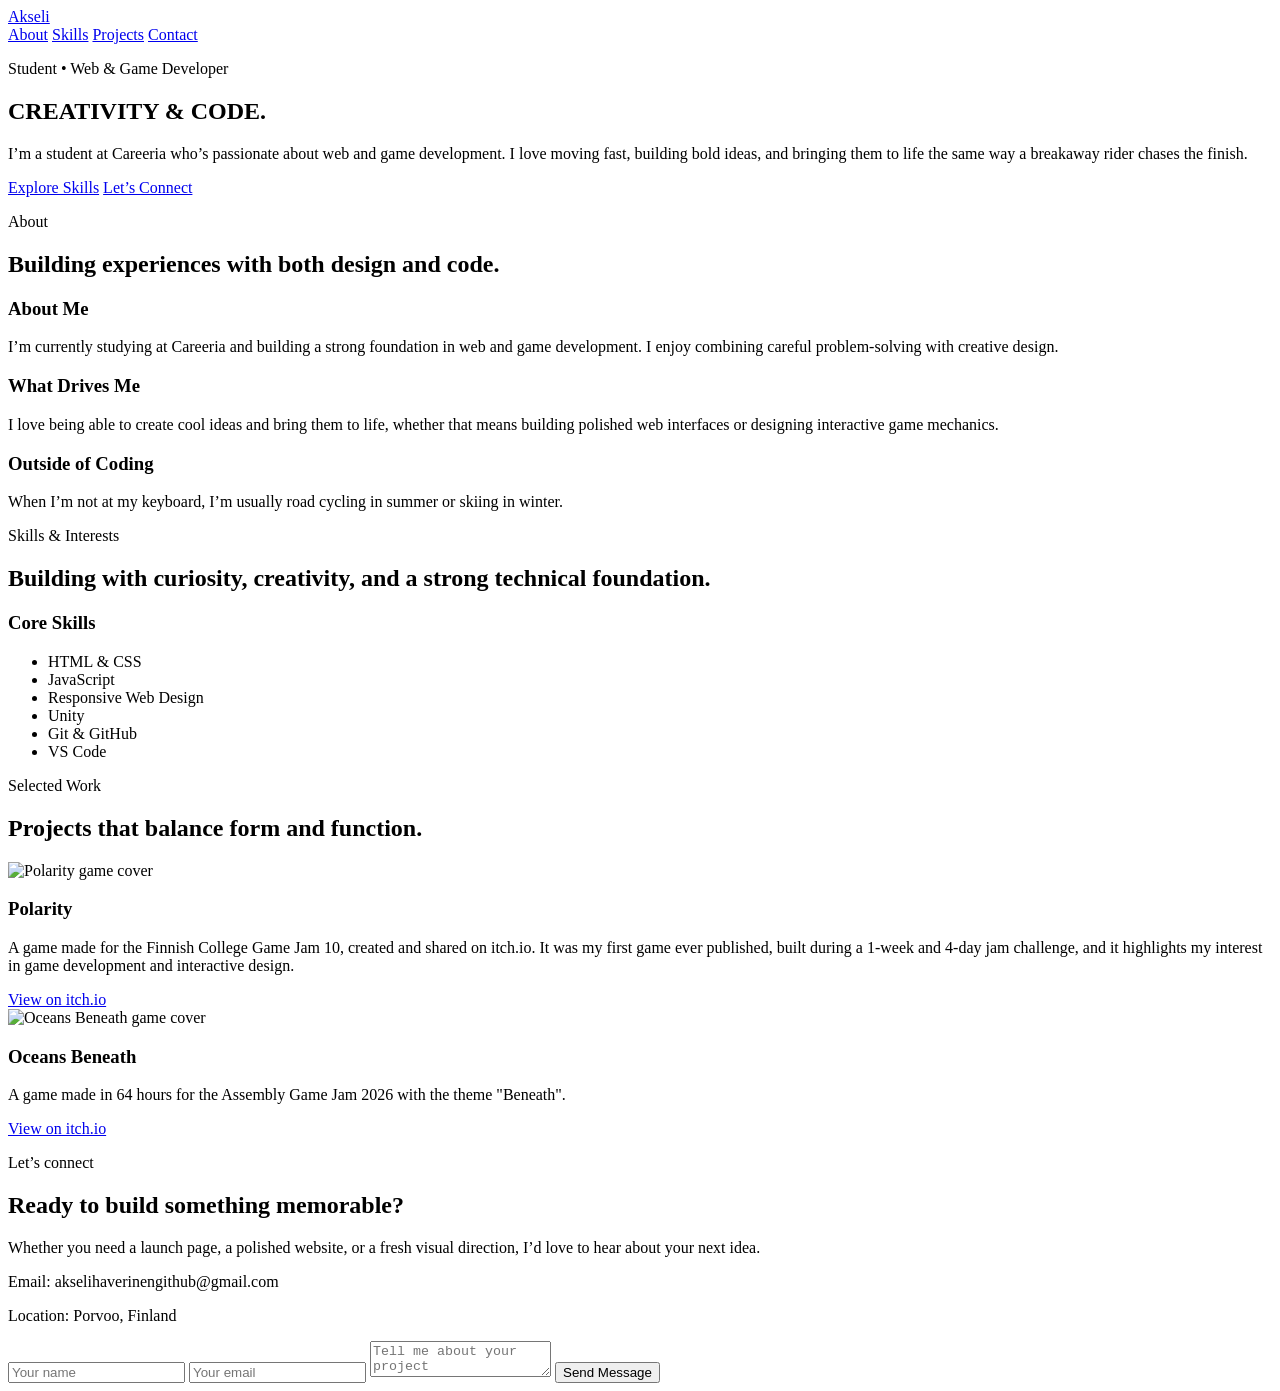
==== commit ce4c7624: "yeah" ====
--- a/index.html
+++ b/index.html
@@ -4,13 +4,8 @@
     <meta charset="UTF-8" />
     <meta name="viewport" content="width=device-width, initial-scale=1.0" />
     <title>Akseli — Portfolio</title>
-    <link rel="preconnect" href="https://fonts.googleapis.com" />
-    <link rel="preconnect" href="https://fonts.gstatic.com" crossorigin />
-    <link
-      href="https://fonts.googleapis.com/css2?family=Inter:wght@400;500;600;700&display=swap"
-      rel="stylesheet"
-    />
-    <link rel="stylesheet" href="style.css" />
+    <link rel="stylesheet" href="ohnyfans.css" />
+    <link rel="stylesheet" href="https://fonts.googleapis.com/css2?family=Ohno+Showcase&display=swap">
     <script>
       window.addEventListener('load', function() {
         document.documentElement.classList.remove('preload');
@@ -35,7 +30,7 @@
       <section class="hero" id="top">
         <div class="hero-panel">
           <p class="eyebrow">Student • Web & Game Developer</p>
-          <h1>I’m Akseli — blending logic, creativity, and code.</h1>
+          <h1 data-text="CREATIVITY &amp; CODE.">CREATIVITY &amp; CODE.</h1>
           <p class="hero-text">
             I’m a student at Careeria who’s passionate about web and game development.
             I love moving fast, building bold ideas, and bringing them to life the same way a breakaway rider chases the finish.
@@ -92,7 +87,7 @@
         </ul>
       </section>
 
-      <section class="section-heading" id="projects">
+      <section class="section-heading" id="projects ">
         <p class="eyebrow">Selected Work</p>
         <h1>Projects that balance form and function.</h1>
       </section>
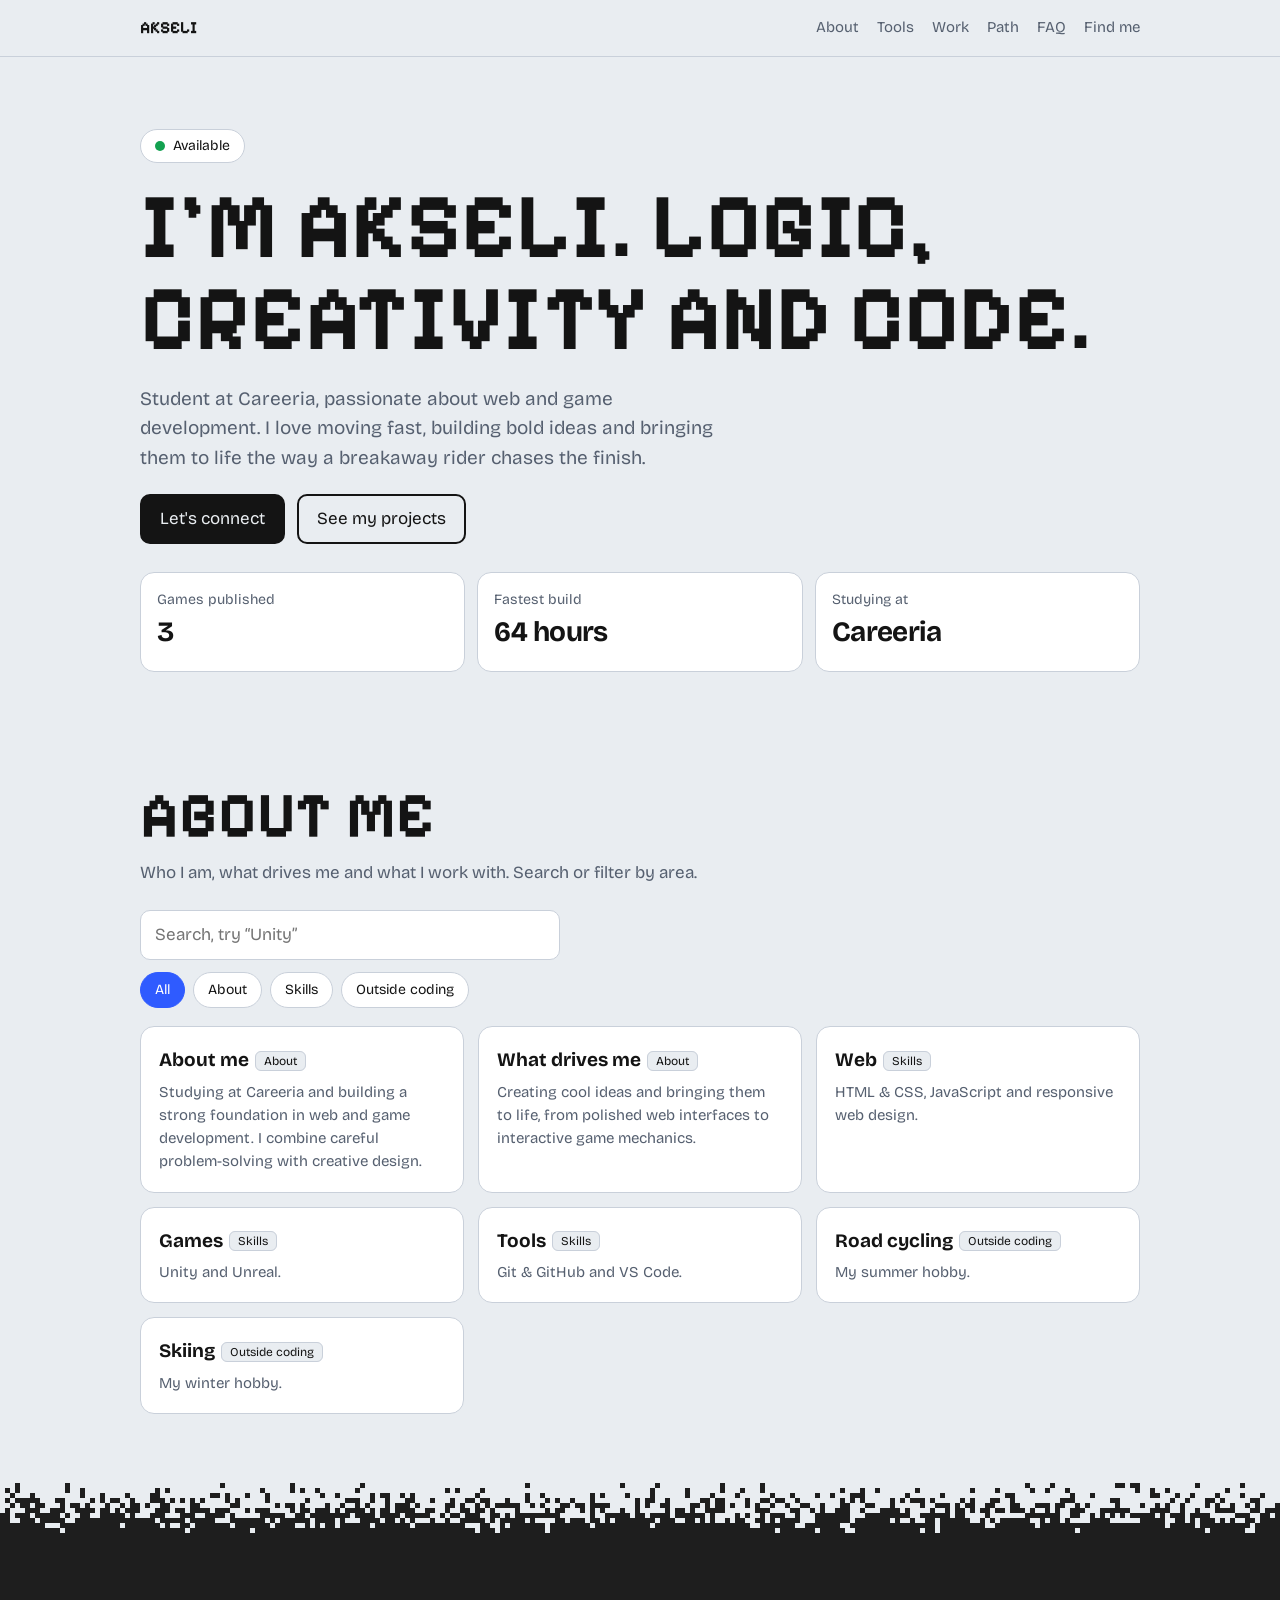
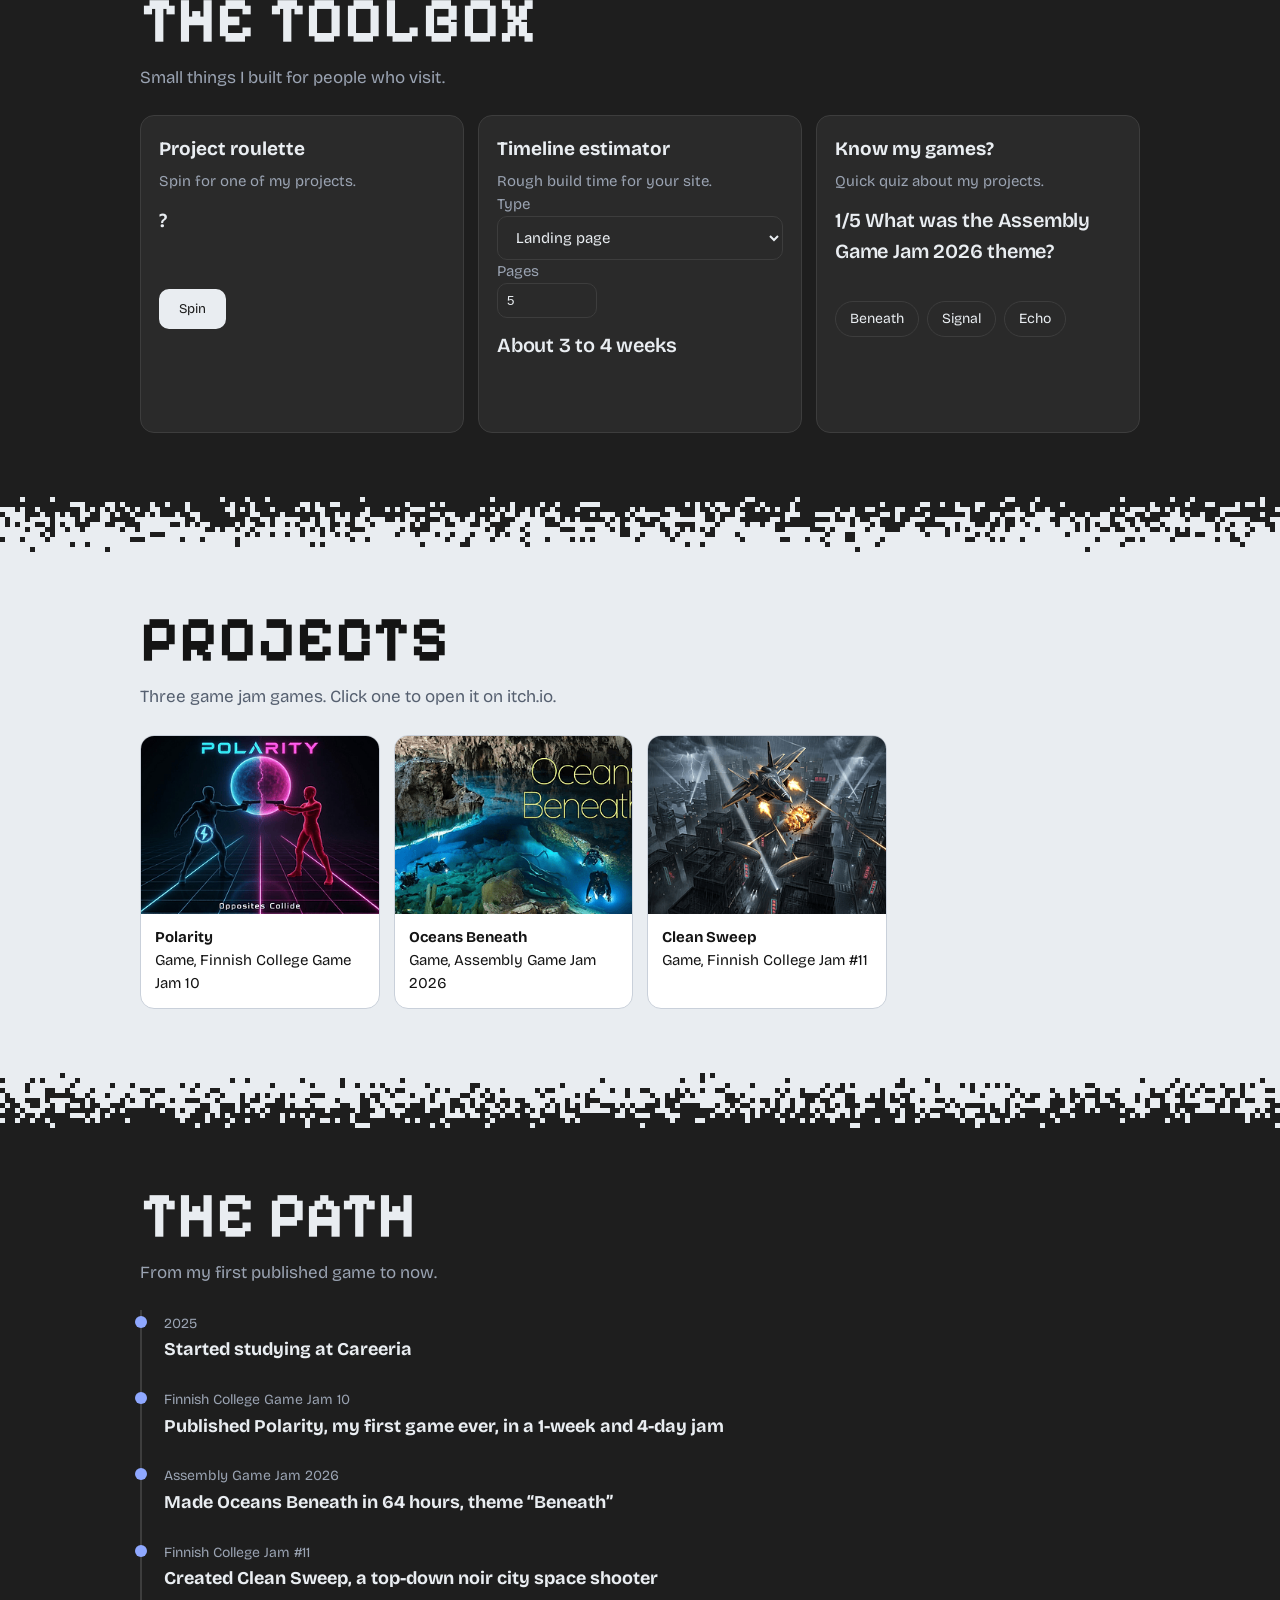
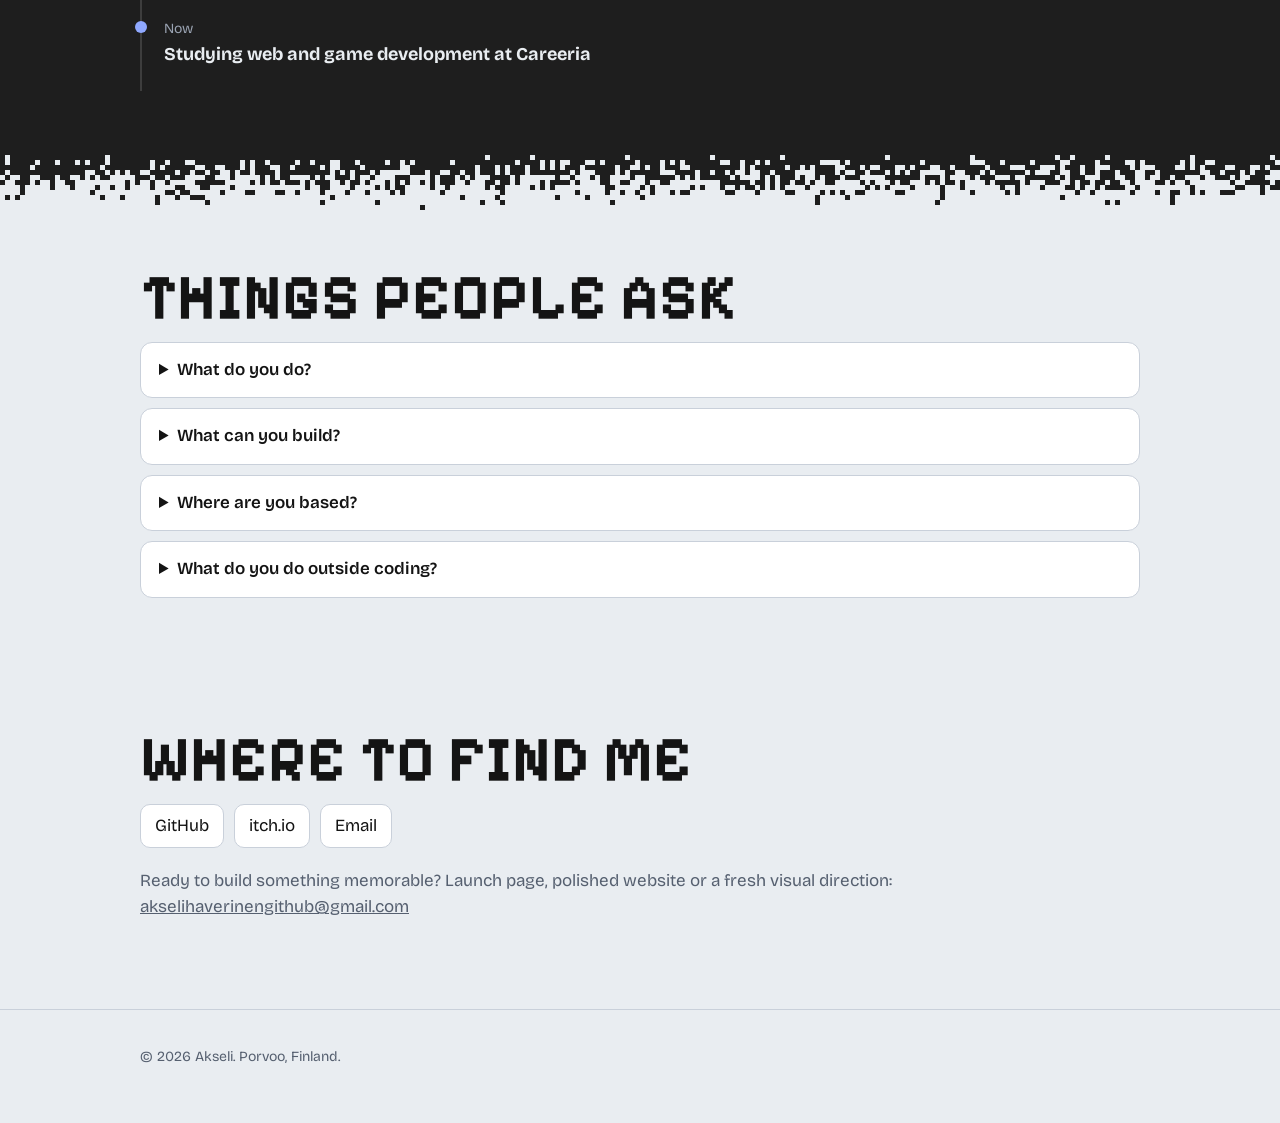
==== commit 338d11f9: "work?" ====
--- a/index.html
+++ b/index.html
@@ -1,153 +1,199 @@
 <!DOCTYPE html>
-<html lang="en" class="preload">
-  <head>
-    <meta charset="UTF-8" />
-    <meta name="viewport" content="width=device-width, initial-scale=1.0" />
-    <title>Akseli — Portfolio</title>
-    <link rel="stylesheet" href="ohnyfans.css" />
-    <link rel="stylesheet" href="https://fonts.googleapis.com/css2?family=Ohno+Showcase&display=swap">
-    <script>
-      window.addEventListener('load', function() {
-        document.documentElement.classList.remove('preload');
-        document.body.classList.add('loaded');
-      });
-    </script>
-  </head>
-  <body>
-    <header class="site-header">
-      <nav class="nav container">
-        <a class="brand" href="#top">Akseli</a>
-        <div class="nav-links">
-          <a class="active" href="#about">About</a>
-          <a href="#skills">Skills</a>
-          <a href="#projects">Projects</a>
-          <a href="#contact">Contact</a>
-        </div>
-      </nav>
-    </header>
+<html lang="en">
+<head>
+<meta charset="utf-8">
+<meta name="viewport" content="width=device-width, initial-scale=1, viewport-fit=cover">
+<title>Akseli, web and game developer</title>
+<link href="https://fonts.googleapis.com/css2?family=Bricolage+Grotesque:opsz,wght@12..96,400;12..96,600&family=Pixelify+Sans:wght@500;700&display=swap" rel="stylesheet">
+<style>
+:root{--bg:#e9edf1;--ink:#141414;--mute:#566070;--card:#fff;--line:#c9d0da;--sig:#2f5bff;--hot:#ff5a36;--ok:#12a150;--px:"Pixelify Sans","Courier New",monospace;--gut:max(20px,calc((100vw - 1000px)/2));
+box-sizing:border-box;padding-top:env(safe-area-inset-top,0px);padding-bottom:env(safe-area-inset-bottom,0px)}
 
-    <main class="container page">
-      <section class="hero" id="top">
-        <div class="hero-panel">
-          <p class="eyebrow">Student • Web & Game Developer</p>
-          <h1 data-text="CREATIVITY &amp; CODE.">CREATIVITY &amp; CODE.</h1>
-          <p class="hero-text">
-            I’m a student at Careeria who’s passionate about web and game development.
-            I love moving fast, building bold ideas, and bringing them to life the same way a breakaway rider chases the finish.
-          </p>
-          <div class="actions">
-            <a class="button primary" href="#skills">Explore Skills</a>
-            <a class="button secondary" href="#contact">Let’s Connect</a>
-          </div>
-        </div>
-      </section>
+.dark{--bg:#1e1e1e;--ink:#e9edf1;--mute:#9aa3b2;--card:#2a2a2a;--line:#3d3d3d;--sig:#8fa8ff;background:var(--bg);color:var(--ink)}
+.gl{display:block;width:100%;height:auto;image-rendering:pixelated}
+h1,h2,nav b{font-family:var(--px);font-weight:700;text-transform:uppercase}
+*{box-sizing:border-box}html{scroll-behavior:smooth;scroll-padding-top:70px}
+body{margin:0;background:var(--bg);color:var(--ink);font:400 17px/1.55 "Bricolage Grotesque",system-ui,sans-serif}
+a{color:inherit}
+:focus-visible{outline:3px solid var(--sig);outline-offset:2px}
+.wrap{max-width:1040px;margin:0 auto;padding:0 20px}
+nav{position:sticky;top:0;background:color-mix(in srgb,var(--bg) 88%,transparent);backdrop-filter:blur(8px);border-bottom:1px solid var(--line);z-index:5}
+nav .wrap{display:flex;gap:18px;align-items:center;height:56px;overflow-x:auto;white-space:nowrap}
+nav b{font-weight:800;margin-right:auto}nav a{text-decoration:none;color:var(--mute);font-size:15px}nav a:hover{color:var(--ink)}
+.pill{display:inline-flex;gap:8px;align-items:center;border:1px solid var(--line);background:var(--card);border-radius:99px;padding:5px 14px;font-size:14px}
+.dot{width:10px;height:10px;border-radius:50%;background:var(--ok);box-shadow:0 0 0 0 var(--ok);animation:p 2s infinite}
+.dot.off{background:var(--hot);animation:none}
+@keyframes p{70%{box-shadow:0 0 0 9px transparent}100%{box-shadow:0 0 0 0 transparent}}
+@media (prefers-reduced-motion:reduce){.dot{animation:none}html{scroll-behavior:auto}}
+header.hero{padding:72px var(--gut) 56px}
+h1{font-size:clamp(38px,8vw,92px);line-height:1;margin:18px 0 14px}
+.lede{max-width:48ch;color:var(--mute);font-size:19px}
+.btns{display:flex;gap:12px;flex-wrap:wrap;margin:22px 0}
+.btn{border:2px solid var(--ink);border-radius:10px;padding:10px 18px;font:600 16px inherit;font-family:inherit;background:var(--ink);color:var(--bg);text-decoration:none;cursor:pointer}
+.btn.alt{background:transparent;color:var(--ink)}
+.stats{display:grid;grid-template-columns:repeat(auto-fit,minmax(200px,1fr));gap:12px;margin-top:28px}
+.stat{background:var(--card);border:1px solid var(--line);border-radius:14px;padding:16px}
+.stat small{color:var(--mute);display:block}.stat strong{font-size:28px;letter-spacing:-.02em;font-variant-numeric:tabular-nums}
+section{padding:56px var(--gut) 64px}
+h2{font-size:clamp(34px,6.5vw,64px);line-height:1;margin:0 0 12px}
+.sub{color:var(--mute);margin:0 0 24px}
+.chips{display:flex;gap:8px;flex-wrap:wrap;margin:12px 0 18px}
+.chip{border:1px solid var(--line);background:var(--card);color:var(--ink);border-radius:99px;padding:6px 14px;font:inherit;font-size:14px;cursor:pointer}
+.chip[aria-pressed=true]{background:var(--sig);border-color:var(--sig);color:#fff}
+input[type=search],select{width:100%;max-width:420px;padding:11px 14px;border-radius:10px;border:1px solid var(--line);background:var(--card);color:var(--ink);font:inherit}
+.grid{display:grid;grid-template-columns:repeat(auto-fill,minmax(250px,1fr));gap:14px}
+.card{background:var(--card);border:1px solid var(--line);border-radius:14px;padding:18px}
+.card h3{margin:0 0 6px;font-size:19px}.card p{margin:0;color:var(--mute);font-size:15px}
+.tag{font-size:12px;border-radius:6px;padding:2px 8px;background:var(--bg);border:1px solid var(--line);margin-left:6px;vertical-align:middle;font-weight:400}
+.tools{display:grid;grid-template-columns:repeat(auto-fit,minmax(300px,1fr));gap:14px}
+.out{min-height:84px;margin-top:12px;font-size:20px;font-weight:600;letter-spacing:-.01em}
+.work{display:grid;grid-template-columns:repeat(auto-fill,minmax(230px,1fr));gap:14px}
+.work a{display:block;text-decoration:none;border-radius:14px;overflow:hidden;border:1px solid var(--line);background:var(--card)}
+.work .ph{aspect-ratio:4/3;display:grid;place-items:center;font-size:44px;font-weight:800;color:#fff;letter-spacing:-.04em;transition:transform .25s}
+.work a:hover .ph{transform:scale(1.04)}.work .ph-w{overflow:hidden}
+.work img{width:100%;aspect-ratio:4/3;display:block;object-fit:cover;transition:transform .25s}.work a:hover img{transform:scale(1.04)}
+.work span{display:block;padding:12px 14px;font-size:15px}
+ol.tl{list-style:none;margin:0;padding:0;border-left:2px solid var(--line)}
+ol.tl li{padding:0 0 22px 22px;position:relative}
+ol.tl li::before{content:"";position:absolute;left:-7px;top:6px;width:12px;height:12px;border-radius:50%;background:var(--sig)}
+ol.tl time{color:var(--mute);font-size:14px}ol.tl h3{margin:0;font-size:18px}
+details{background:var(--card);border:1px solid var(--line);border-radius:12px;padding:14px 18px;margin-bottom:10px}
+summary{cursor:pointer;font-weight:600}details p{margin:10px 0 0;color:var(--mute)}
+blockquote{margin:0;background:var(--card);border:1px solid var(--line);border-radius:14px;padding:18px}
+blockquote p{margin:0 0 10px;font-size:18px}blockquote cite{color:var(--mute);font-size:14px;font-style:normal}
+.links{display:flex;flex-wrap:wrap;gap:10px}.links a{border:1px solid var(--line);background:var(--card);border-radius:10px;padding:8px 14px;text-decoration:none}
+.links a:hover{border-color:var(--sig)}
+footer{padding:36px 0 56px;color:var(--mute);font-size:14px;border-top:1px solid var(--line)}
+</style>
+</head>
+<body>
+<nav><div class="wrap"><b>Akseli</b><a href="#notes">About</a><a href="#tools">Tools</a><a href="#work">Work</a><a href="#path">Path</a><a href="#faq">FAQ</a><a href="#find">Find me</a></div></nav>
 
-      <section class="section-heading" id="about">
-        <p class="eyebrow">About</p>
-        <h1>Building experiences with both design and code.</h1>
-      </section>
+<main>
+<header class="hero">
+  <span class="pill"><i class="dot" id="dot"></i><span id="avail"></span></span>
+  <h1>I'm Akseli. Logic, creativity and code.</h1>
+  <p class="lede" id="status"></p>
+  <div class="btns"><a class="btn" href="#contact">Let's connect</a><a class="btn alt" href="#work">See my projects</a></div>
+  <div class="stats">
+    <div class="stat"><small>Games published</small><strong>3</strong></div>
+    <div class="stat"><small>Fastest build</small><strong>64 hours</strong></div>
+    <div class="stat"><small>Studying at</small><strong>Careeria</strong></div>
+  </div>
+</header>
 
-      <section class="info-grid">
-        <article class="card">
-          <h3>About Me</h3>
-          <p>
-            I’m currently studying at Careeria and building a strong foundation in web and game development.
-            I enjoy combining careful problem-solving with creative design.
-          </p>
-        </article>
-        <article class="card">
-          <h3>What Drives Me</h3>
-          <p>
-            I love being able to create cool ideas and bring them to life,
-            whether that means building polished web interfaces or designing interactive game mechanics.
-          </p>
-        </article>
-        <article class="card">
-          <h3>Outside of Coding</h3>
-          <p>
-            When I’m not at my keyboard, I’m usually road cycling in summer or skiing in winter.
-          </p>
-        </article>
-      </section>
+<section id="notes">
+  <h2>About me</h2>
+  <p class="sub">Who I am, what drives me and what I work with. Search or filter by area.</p>
+  <input type="search" id="q" placeholder="Search, try “Unity”" aria-label="Search notes">
+  <div class="chips" id="chips" role="group" aria-label="Filter by area"></div>
+  <div class="grid" id="notegrid"></div>
+</section>
 
-      <section class="section-heading" id="skills">
-        <p class="eyebrow">Skills & Interests</p>
-        <h1>Building with curiosity, creativity, and a strong technical foundation.</h1>
-      </section>
+<canvas class="gl" data-d="up"></canvas>
+<section id="tools" class="dark">
+  <h2>The toolbox</h2>
+  <p class="sub">Small things I built for people who visit.</p>
+  <div class="tools">
+    <div class="card"><h3>Project roulette</h3><p>Spin for one of my projects.</p>
+      <div class="out" id="rout">?</div><button class="btn" id="spin">Spin</button></div>
+    <div class="card"><h3>Timeline estimator</h3><p>Rough build time for your site.</p>
+      <p><label>Type<br><select id="etype"><option value="1">Landing page</option><option value="2.5">Portfolio</option><option value="4">Web app</option></select></label></p>
+      <p><label>Pages<br><input type="number" id="epages" value="5" min="1" max="40" style="width:100px;padding:9px;border-radius:10px;border:1px solid var(--line);background:var(--card);color:var(--ink)"></label></p>
+      <div class="out" id="eout" aria-live="polite"></div></div>
+    <div class="card"><h3>Know my games?</h3><p>Quick quiz about my projects.</p>
+      <div class="out" id="gq"></div><div class="chips" id="gopts"></div><p id="gscore"></p></div>
+  </div>
+</section>
 
-      <section class="card">
-        <h3>Core Skills</h3>
-        <ul class="skills-list">
-          <li>HTML & CSS</li>
-          <li>JavaScript</li>
-          <li>Responsive Web Design</li>
-          <li>Unity</li>
-          <li>Git & GitHub</li>
-          <li>VS Code</li>
-        </ul>
-      </section>
+<canvas class="gl" data-d="down"></canvas>
+<section id="work">
+  <h2>Projects</h2>
+  <p class="sub">Three game jam games. Click one to open it on itch.io.</p>
+  <div class="work" id="workgrid"></div>
+</section>
 
-      <section class="section-heading" id="projects ">
-        <p class="eyebrow">Selected Work</p>
-        <h1>Projects that balance form and function.</h1>
-      </section>
+<canvas class="gl" data-d="up"></canvas>
+<section id="path" class="dark">
+  <h2>The path</h2>
+  <p class="sub">From my first published game to now.</p>
+  <ol class="tl" id="tl"></ol>
+</section>
 
-      <section class="project-grid">
-        <article class="project-card">
-          <img
-            class="project-image"
-            src="https://img.itch.zone/aW1hZ2UvNDQyMTYwNi8yODY0NTc2MS5wbmc=/250x600/YRSLGW.png"
-            alt="Polarity game cover"
-          />
-          <h3>Polarity</h3>
-          <p>
-            A game made for the Finnish College Game Jam 10, created and shared on itch.io.
-            It was my first game ever published, built during a 1-week and 4-day jam challenge,
-            and it highlights my interest in game development and interactive design.
-          </p>
-          <a class="button secondary" href="https://fleabobo.itch.io/polarity" target="_blank" rel="noopener noreferrer">View on itch.io</a>
-        </article>
+<canvas class="gl" data-d="down"></canvas>
+<section id="faq">
+  <h2>Things people ask</h2>
+  <details><summary>What do you do?</summary><p>I'm a student at Careeria studying web and game development.</p></details>
+  <details><summary>What can you build?</summary><p>Launch pages, polished websites and fresh visual directions, plus games.</p></details>
+  <details><summary>Where are you based?</summary><p>Porvoo, Finland.</p></details>
+  <details><summary>What do you do outside coding?</summary><p>Road cycling in summer and skiing in winter.</p></details>
+</section>
 
-        <article class="project-card">
-          <img
-            class="project-image"
-            src="KYxnsz.png"
-            alt="Oceans Beneath game cover"
-          />
-          <h3>Oceans Beneath</h3>
-          <p>
-            A game made in 64 hours for the Assembly Game Jam 2026 with the theme "Beneath".
-          </p>
-          <a class="button secondary" href="https://fleabobo.itch.io/oceans-beneath" target="_blank" rel="noopener noreferrer">View on itch.io</a>
-        </article>
-      </section>
+<section id="find">
+  <h2>Where to find me</h2>
+  <div class="links"><a href="https://github.com/fleabobo">GitHub</a><a href="https://fleabobo.itch.io">itch.io</a><a href="mailto:akselihaverinengithub@gmail.com">Email</a></div>
+  <p id="contact" class="sub" style="margin-top:20px">Ready to build something memorable? Launch page, polished website or a fresh visual direction: <a href="mailto:akselihaverinengithub@gmail.com">akselihaverinengithub@gmail.com</a></p>
+</section>
+</main>
+<footer><div class="wrap">© 2026 Akseli. Porvoo, Finland.</div></footer>
 
-      <section class="section-heading" id="contact">
-        <p class="eyebrow">Let’s connect</p>
-        <h1>Ready to build something memorable?</h1>
-      </section>
-
-      <section class="contact-layout">
-        <article class="contact-card">
-          <p>
-            Whether you need a launch page, a polished website, or a fresh visual direction,
-            I’d love to hear about your next idea.
-          </p>
-          <p>Email: akselihaverinengithub@gmail.com</p>
-          <p>Location: Porvoo, Finland</p>
-        </article>
-
-        <article class="contact-card">
-          <form action="https://formsubmit.co/akselihaverinengithub@gmail.com" method="POST">
-            <input type="hidden" name="_next" value="thank-you.html" />
-            <input type="hidden" name="_captcha" value="false" />
-            <input type="text" name="name" placeholder="Your name" required />
-            <input type="email" name="email" placeholder="Your email" required />
-            <textarea name="message" placeholder="Tell me about your project" required></textarea>
-            <button class="button primary" type="submit">Send Message</button>
-          </form>
-        </article>
-      </section>
-    </main>
-  </body>
+<script>
+// ---- EDIT ME ----
+const CFG={available:true,
+status:"Student at Careeria, passionate about web and game development. I love moving fast, building bold ideas and bringing them to life the way a breakaway rider chases the finish."};
+const NOTES=[
+ {t:"About me",a:"About",d:"Studying at Careeria and building a strong foundation in web and game development. I combine careful problem-solving with creative design."},
+ {t:"What drives me",a:"About",d:"Creating cool ideas and bringing them to life, from polished web interfaces to interactive game mechanics."},
+ {t:"Web",a:"Skills",d:"HTML & CSS, JavaScript and responsive web design."},
+ {t:"Games",a:"Skills",d:"Unity and Unreal."},
+ {t:"Tools",a:"Skills",d:"Git & GitHub and VS Code."},
+ {t:"Road cycling",a:"Outside coding",d:"My summer hobby."},
+ {t:"Skiing",a:"Outside coding",d:"My winter hobby."}];
+const WORK=[
+ {n:"Polarity",y:"Finnish College Game Jam 10",c:"#2f5bff",k:"Game",i:"polarity.png",u:"https://fleabobo.itch.io/polarity"},
+ {n:"Oceans Beneath",y:"Assembly Game Jam 2026",c:"#0b8fa8",k:"Game",i:"oceans.png",u:"https://fleabobo.itch.io/oceans-beneath"},
+ {n:"Clean Sweep",y:"Finnish College Jam #11",c:"#ff5a36",k:"Game",i:"cleansweep.png",u:"https://fleabobo.itch.io/clean-sweep"}];
+const PATH=[["2025","Started studying at Careeria"],["Finnish College Game Jam 10","Published Polarity, my first game ever, in a 1-week and 4-day jam"],["Assembly Game Jam 2026","Made Oceans Beneath in 64 hours, theme “Beneath”"],["Finnish College Jam #11","Created Clean Sweep, a top-down noir city space shooter"],["Now","Studying web and game development at Careeria"]];
+const STACK=[["Which was my first game ever published?","Polarity","Oceans Beneath","Clean Sweep"],["How long did Oceans Beneath take to make?","64 hours","24 hours","One week"],["What was the Assembly Game Jam 2026 theme?","Beneath","Signal","Echo"],["Where do I study?","Careeria","Aalto","Haaga-Helia"],["Which jam was Polarity made for?","Finnish College Game Jam 10","Assembly Game Jam 2026","Finnish College Jam #11"],["How long did the Polarity jam last?","1 week and 4 days","48 hours","One month"],["Which game is a top-down space shooter?","Clean Sweep","Polarity","Oceans Beneath"],["What do I do in summer?","Road cycling","Rowing","Golf"],["What do I do in winter?","Skiing","Ice hockey","Curling"],["Where am I based?","Porvoo","Helsinki","Tampere"]];
+// ---- /EDIT ----
+const $=s=>document.querySelector(s);
+$("#avail").textContent=CFG.available?"Available":"Fully booked";$("#dot").classList.toggle("off",!CFG.available);
+$("#status").textContent=CFG.status;
+// notes
+let area="All";const areas=["All",...new Set(NOTES.map(n=>n.a))];
+function drawChips(){$("#chips").innerHTML=areas.map(a=>`<button class="chip" aria-pressed="${a===area}" data-a="${a}">${a}</button>`).join("")}
+function drawNotes(){const q=$("#q").value.toLowerCase();
+const r=NOTES.filter(n=>(area==="All"||n.a===area)&&(n.t+n.d).toLowerCase().includes(q));
+$("#notegrid").innerHTML=r.length?r.map(n=>`<div class="card"><h3>${n.t}<span class="tag">${n.a}</span></h3><p>${n.d}</p></div>`).join(""):"<p>No notes match. Clear the search or pick another area.</p>"}
+$("#chips").onclick=e=>{if(e.target.dataset.a){area=e.target.dataset.a;drawChips();drawNotes()}};$("#q").oninput=drawNotes;drawChips();drawNotes();
+// work + path
+$("#workgrid").innerHTML=WORK.map(w=>`<a href="${w.u}" target="_blank" rel="noopener"><div class="ph-w"><img src="${w.i}" alt="${w.n} cover artwork"></div><span><b>${w.n}</b><br>${w.k}, ${w.y}</span></a>`).join("");
+$("#tl").innerHTML=PATH.map(p=>`<li><time>${p[0]}</time><h3>${p[1]}</h3></li>`).join("");
+// roulette
+$("#spin").onclick=()=>{const o=$("#rout");let i=0;const t=setInterval(()=>{const w=WORK[Math.floor(Math.random()*WORK.length)];o.textContent=`${w.n} (${w.k}, ${w.y})`;if(++i>10)clearInterval(t)},70)};
+// estimator
+function est(){const w=+$("#etype").value*Math.max(1,+$("#epages").value||1)*0.6;const lo=Math.max(1,Math.round(w)),hi=lo+Math.max(1,Math.round(lo*.4));
+$("#eout").textContent=`About ${lo} to ${hi} weeks`}
+$("#etype").onchange=est;$("#epages").oninput=est;est();
+// guess
+const ROUND=5;let deck=[],gi=0,gs=0;
+function nextQ(){if(!deck.length)deck=STACK.map((_,i)=>i).sort(()=>Math.random()-.5);return STACK[deck.pop()]}
+function gq(){if(gi>=ROUND){$("#gq").textContent=`Round over. You got ${gs} of ${ROUND}.`;$("#gopts").innerHTML='<button class="chip" id="again">Play again</button>';return}
+const q=nextQ();$("#gq").textContent=`${gi+1}/${ROUND}  ${q[0]}`;
+$("#gopts").innerHTML=[...q.slice(1).keys()].sort(()=>Math.random()-.5).map(i=>`<button class="chip" data-i="${i}">${q[i+1]}</button>`).join("")}
+$("#gopts").onclick=e=>{if(e.target.id==="again"){gi=0;gs=0;$("#gscore").textContent="";gq();return}if(e.target.dataset.i===undefined)return;const ok=e.target.dataset.i==="0";if(ok)gs++;gi++;$("#gscore").textContent=(ok?"Correct. ":"Not quite. ")+`Score ${gs}/${gi}`;gq()};gq();
+// theme
+// pixel glitch dividers: constant flicker, density fades from solid to empty
+const still=matchMedia("(prefers-reduced-motion:reduce)").matches;
+function glitch(){document.querySelectorAll(".gl").forEach((c,i)=>{const W=document.documentElement.clientWidth,cell=Math.max(4,Math.round(W/280)),w=Math.ceil(W/cell),rows=11;
+c.width=w*cell;c.height=rows*cell;c.cell=cell;let s=i*7919+13;const rnd=()=>(s=s*16807%2147483647)/2147483647;const up=c.dataset.d==="up";c.cells=[];
+for(let r=0;r<rows;r++){const t=up?(r+.5)/rows:1-(r+.5)/rows;for(let k=0;k<w;k++)c.cells.push([k,r,Math.pow(t,1.4),rnd(),.12+rnd()*.5])}});paint(performance.now())}
+function paint(now){const ts=now/1000;document.querySelectorAll(".gl").forEach(c=>{if(!c.cells)return;const b=c.getBoundingClientRect();if(b.bottom<0||b.top>innerHeight)return;
+const x=c.getContext("2d");x.clearRect(0,0,c.width,c.height);x.fillStyle="#1e1e1e";const z=c.cell;
+for(const[k,r,p,u,v]of c.cells)if((u+ts*v)%1<p)x.fillRect(k*z,r*z,z,z)})}
+let last=0;function loop(now){if(now-last>70){last=now;paint(now)}requestAnimationFrame(loop)}
+glitch();let rz;addEventListener("resize",()=>{clearTimeout(rz);rz=setTimeout(glitch,120)});
+if(!still)requestAnimationFrame(loop);
+</script>
+</body>
 </html>
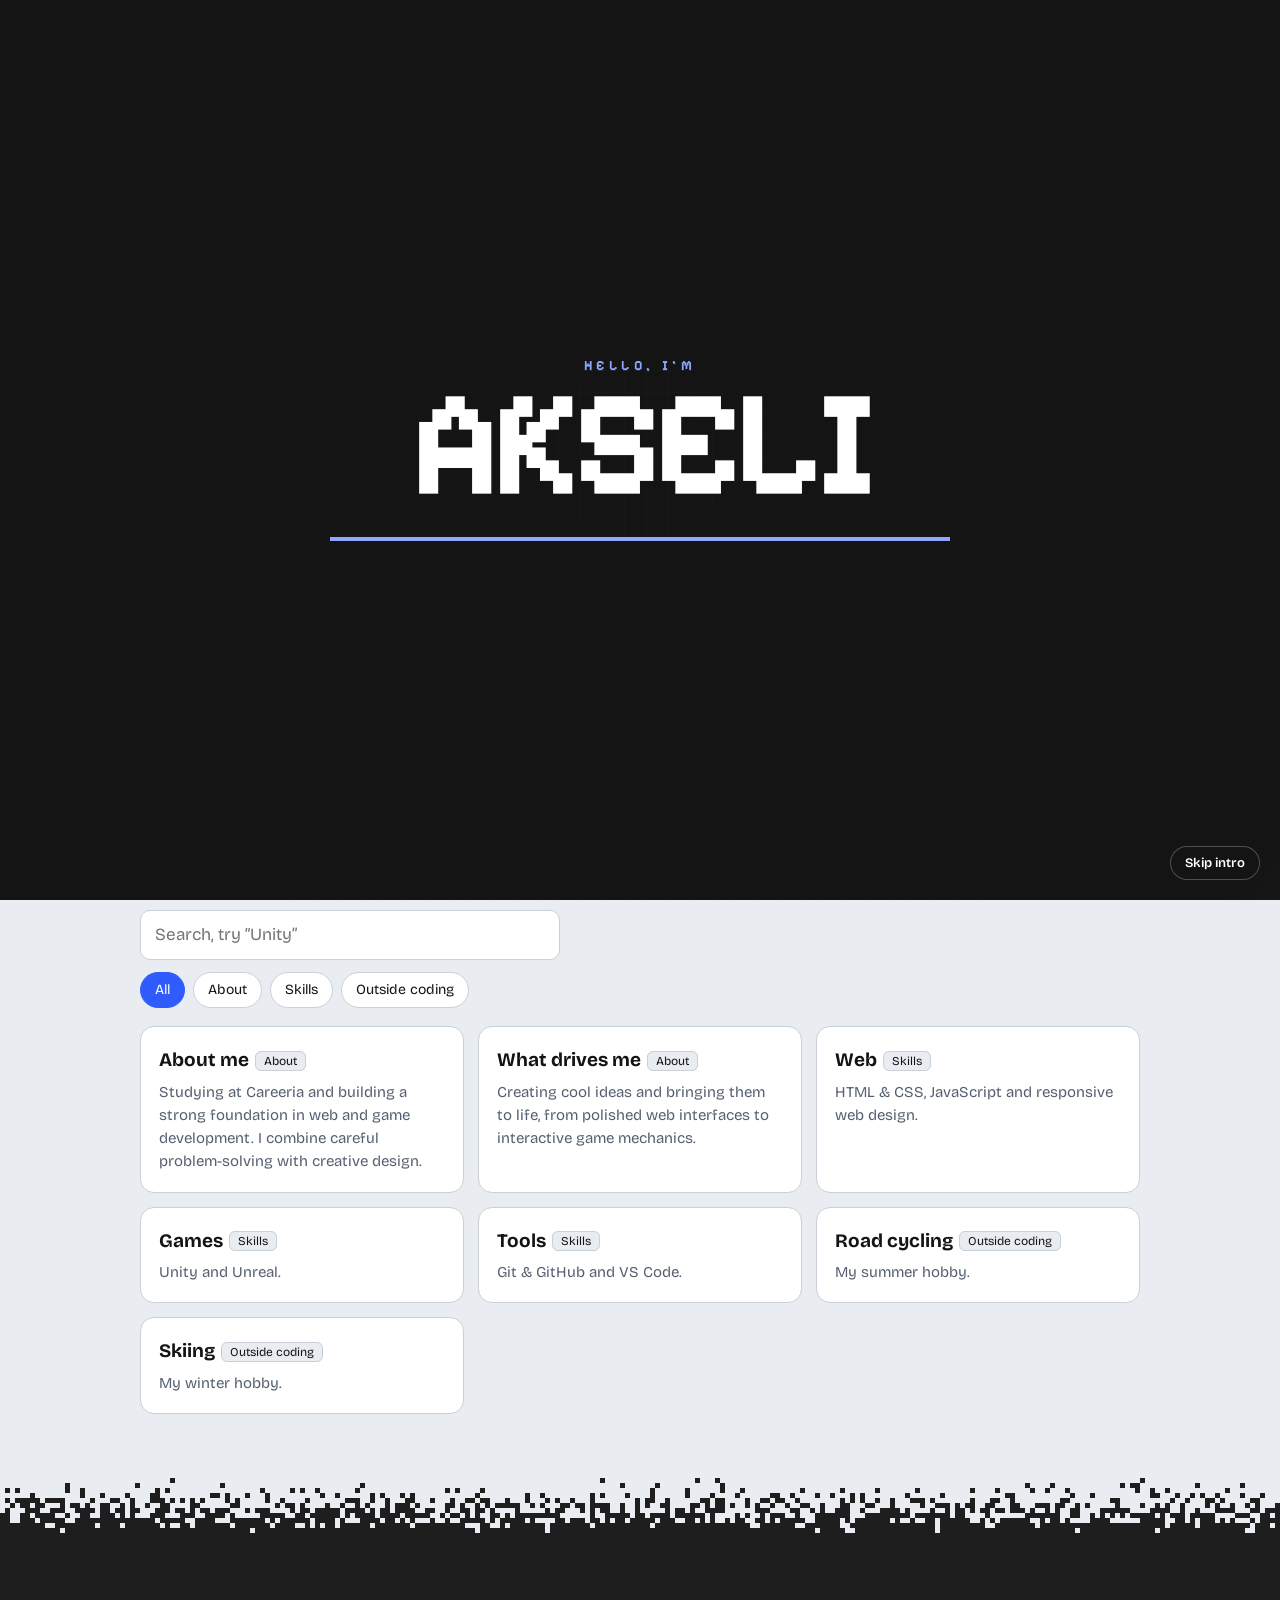
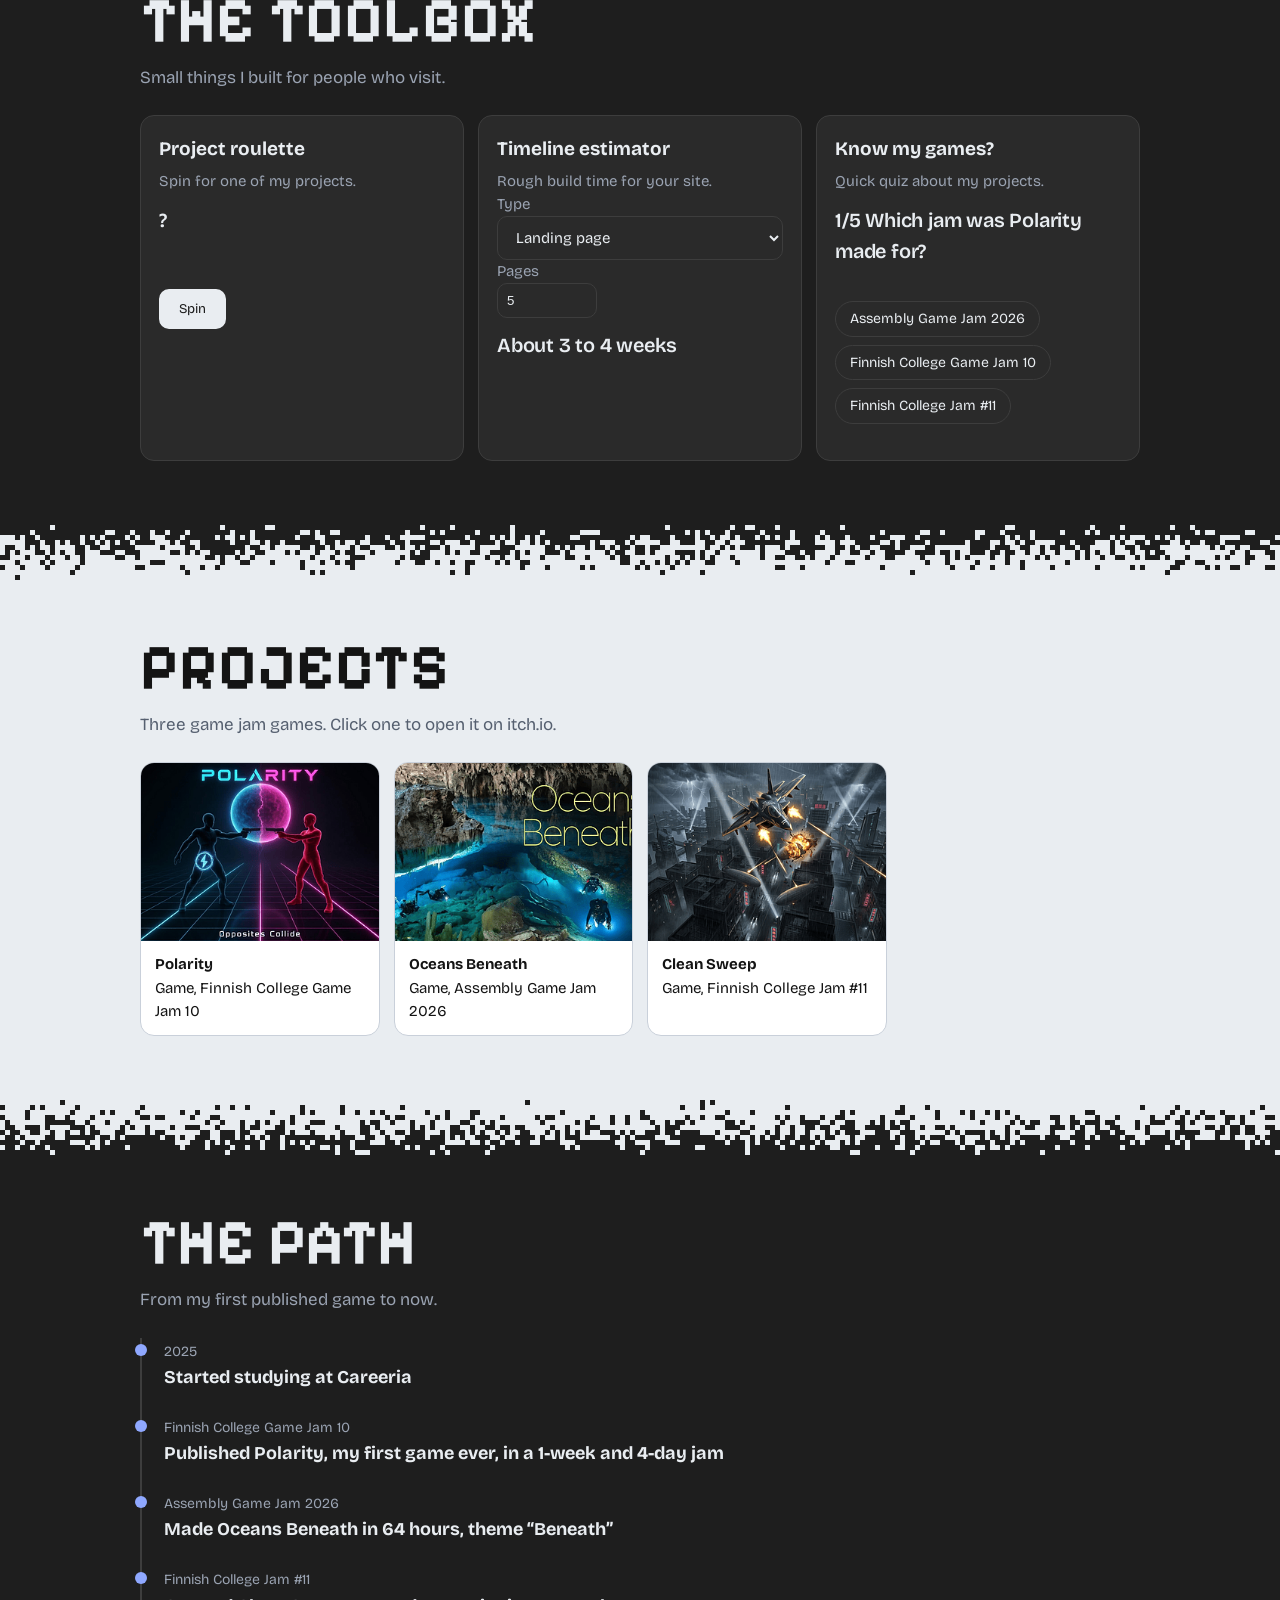
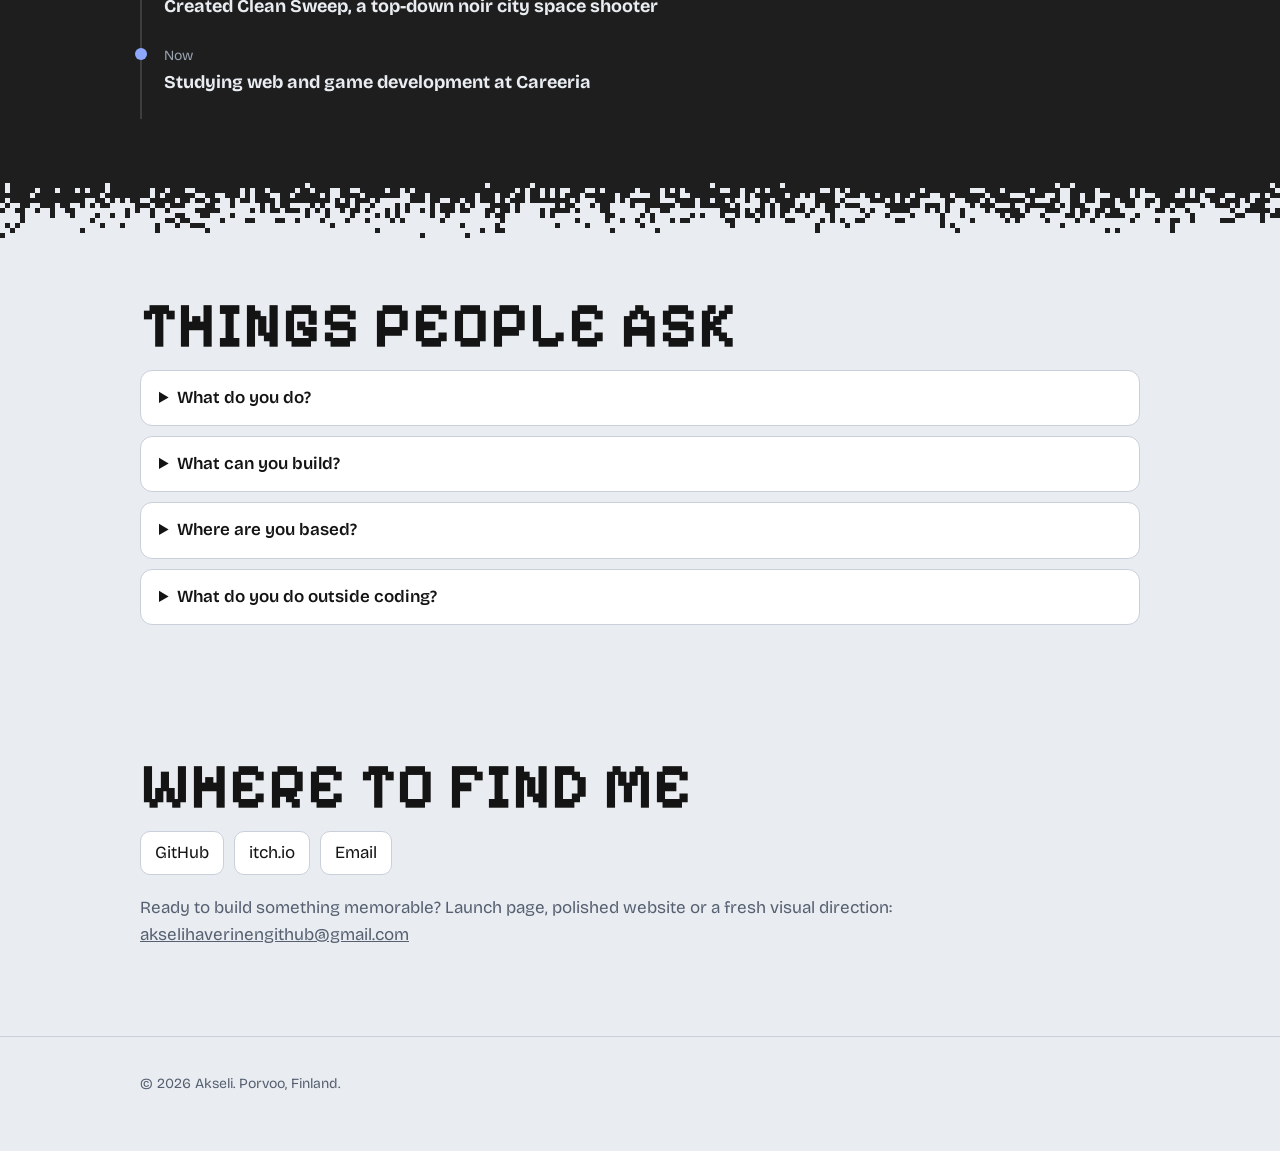
==== commit 88c17cb5: "animation updage" ====
--- a/index.html
+++ b/index.html
@@ -67,6 +67,40 @@
 </style>
 </head>
 <body>
+<div class="intro" id="intro" aria-label="Akseli portfolio introduction">
+  <div class="intro-inner">
+    <span class="intro-kicker">HELLO, I'M</span>
+    <div class="intro-name" aria-label="Akseli">AKSELI</div>
+    <div class="intro-track"><i></i></div>
+  </div>
+  <button class="intro-skip" id="introSkip" type="button">Skip intro</button>
+</div>
+<style>
+.intro{position:fixed;inset:0;z-index:100;display:grid;place-items:center;overflow:hidden;background:#141414;color:#fff;transition:clip-path .8s cubic-bezier(.77,0,.18,1),opacity .8s ease;clip-path:inset(0)}
+.intro::before,.intro::after{content:"";position:absolute;inset:-20%;pointer-events:none}
+.intro::before{background:linear-gradient(115deg,transparent 35%,rgba(143,168,255,.09) 50%,transparent 65%);transform:translateX(-70%) rotate(8deg);animation:intro-sweep 1.25s .2s ease-out forwards}
+.intro::after{opacity:.12;background-image:linear-gradient(rgba(255,255,255,.14) 1px,transparent 1px),linear-gradient(90deg,rgba(255,255,255,.14) 1px,transparent 1px);background-size:22px 22px;mask-image:radial-gradient(circle,#000 0,transparent 68%)}
+.intro-inner{position:relative;z-index:1;width:min(620px,80vw);text-align:center}
+.intro-kicker{display:block;margin-bottom:8px;font:700 14px/1 "Pixelify Sans",monospace;letter-spacing:.32em;color:#8fa8ff;opacity:0;animation:intro-kicker .5s .15s ease forwards}
+.intro-name{font:700 clamp(68px,16vw,150px)/.85 "Pixelify Sans",monospace;letter-spacing:-.06em;clip-path:inset(0 100% 0 0);filter:blur(8px);animation:intro-reveal 1s .25s cubic-bezier(.77,0,.18,1) forwards}
+.intro-track{height:4px;margin:28px auto 0;background:#ffffff20;overflow:hidden}
+.intro-track i{display:block;width:100%;height:100%;background:#8fa8ff;transform:translateX(-100%) scaleX(.6);animation:intro-loading 1.25s .25s cubic-bezier(.77,0,.18,1) forwards}
+.intro-skip{position:absolute;z-index:2;right:max(20px,env(safe-area-inset-right));bottom:max(20px,env(safe-area-inset-bottom));border:1px solid #ffffff40;border-radius:99px;background:#141414;color:#fff;padding:8px 14px;font:600 13px "Bricolage Grotesque",sans-serif;cursor:pointer}
+.intro-skip:hover{border-color:#8fa8ff;color:#8fa8ff}
+.intro.exit{clip-path:inset(0 0 100% 0);pointer-events:none}
+.intro.exit .intro-inner{opacity:0;transition:opacity .25s ease}
+@keyframes intro-reveal{to{clip-path:inset(0);filter:blur(0)}}
+@keyframes intro-loading{to{transform:translateX(0) scaleX(1)}}
+@keyframes intro-sweep{to{transform:translateX(70%) rotate(8deg)}}
+@keyframes intro-kicker{to{opacity:1}}
+@media (max-width:600px){.intro-track{margin-top:20px}.intro-name{font-size:21vw}}
+@media (prefers-reduced-motion:reduce){.intro::before,.intro-name,.intro-kicker,.intro-track i{animation:none!important}.intro-name{clip-path:none;filter:none}.intro-kicker{opacity:1}.intro-track i{transform:none}}
+</style>
+<script>
+(()=>{const intro=document.querySelector("#intro");const skip=document.querySelector("#introSkip");const reduced=matchMedia("(prefers-reduced-motion: reduce)").matches;let closing=false;document.documentElement.style.overflow="hidden";
+const close=()=>{if(closing)return;closing=true;document.documentElement.style.overflow="";intro.classList.add("exit");setTimeout(()=>intro.remove(),reduced?0:800)};
+skip.addEventListener("click",close);addEventListener("keydown",e=>{if(e.key==="Escape")close()});setTimeout(close,reduced?0:1800)})();
+</script>
 <nav><div class="wrap"><b>Akseli</b><a href="#notes">About</a><a href="#tools">Tools</a><a href="#work">Work</a><a href="#path">Path</a><a href="#faq">FAQ</a><a href="#find">Find me</a></div></nav>
 
 <main>
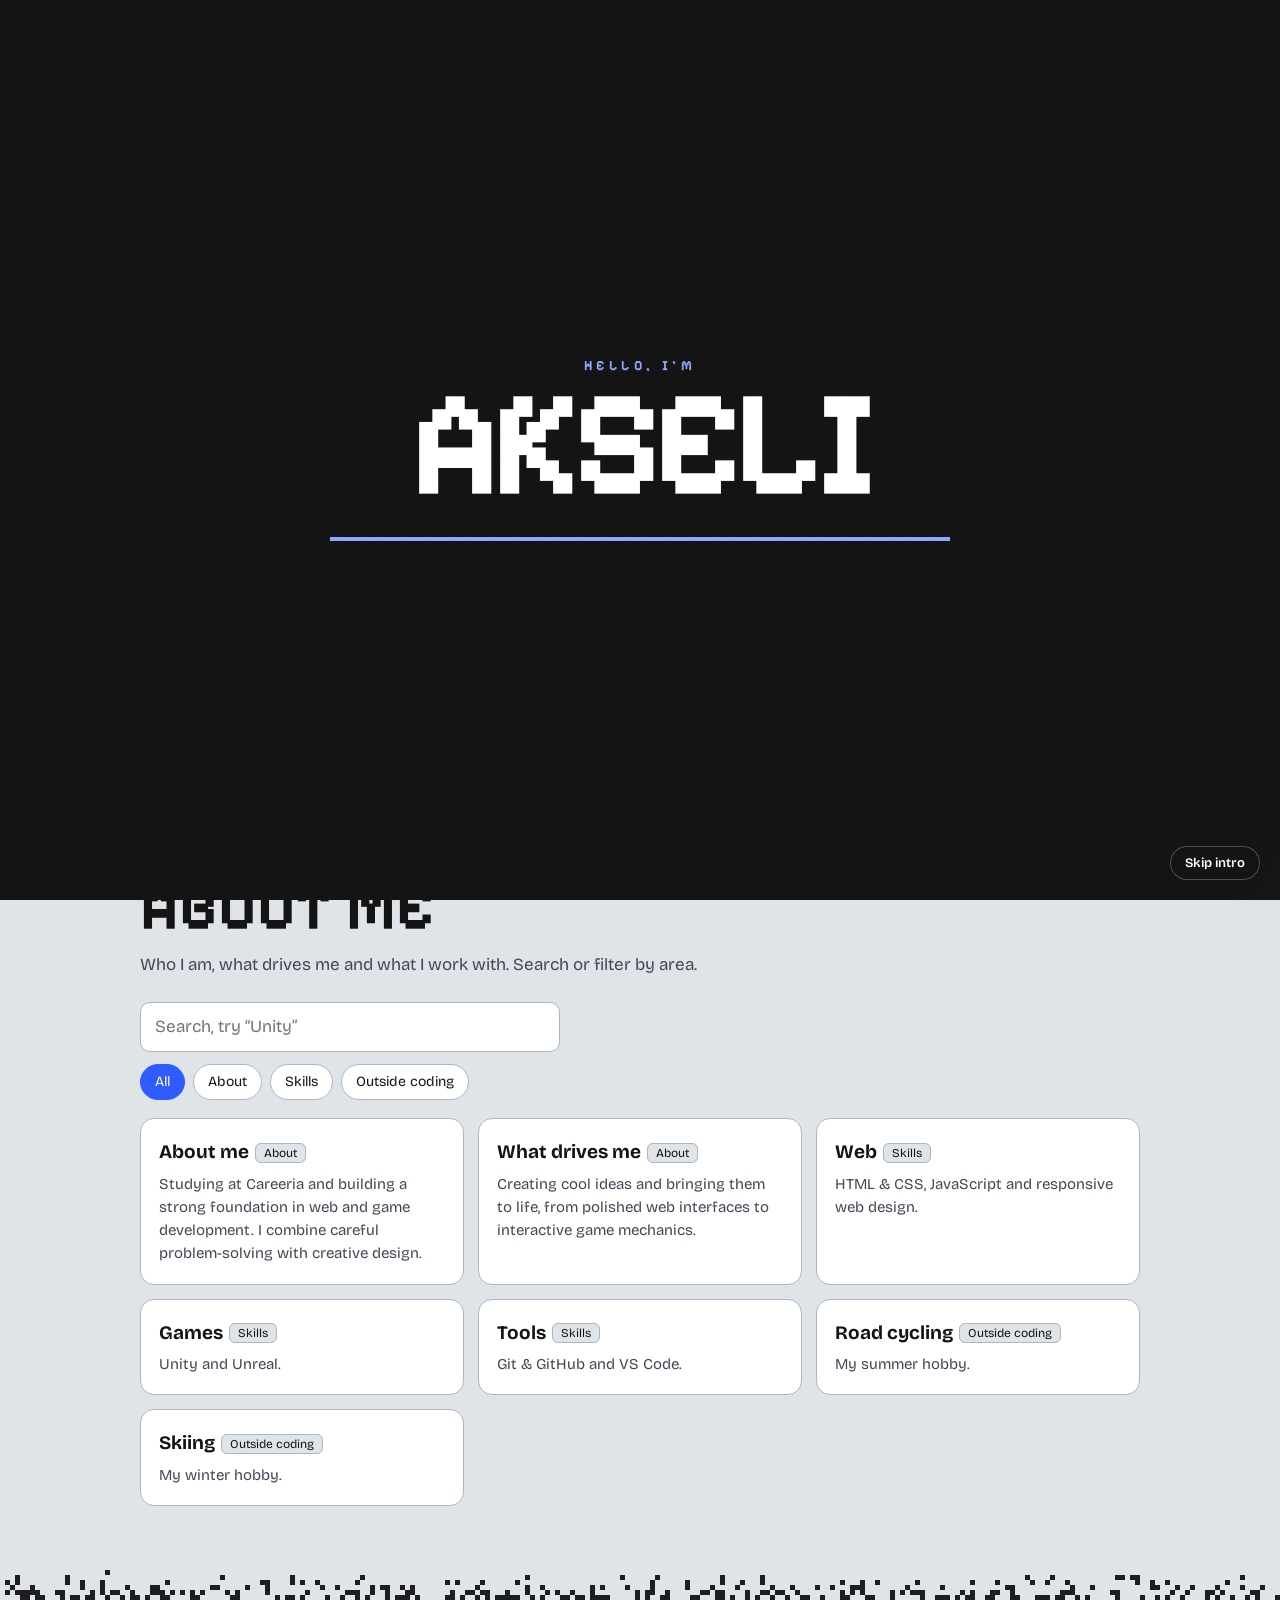
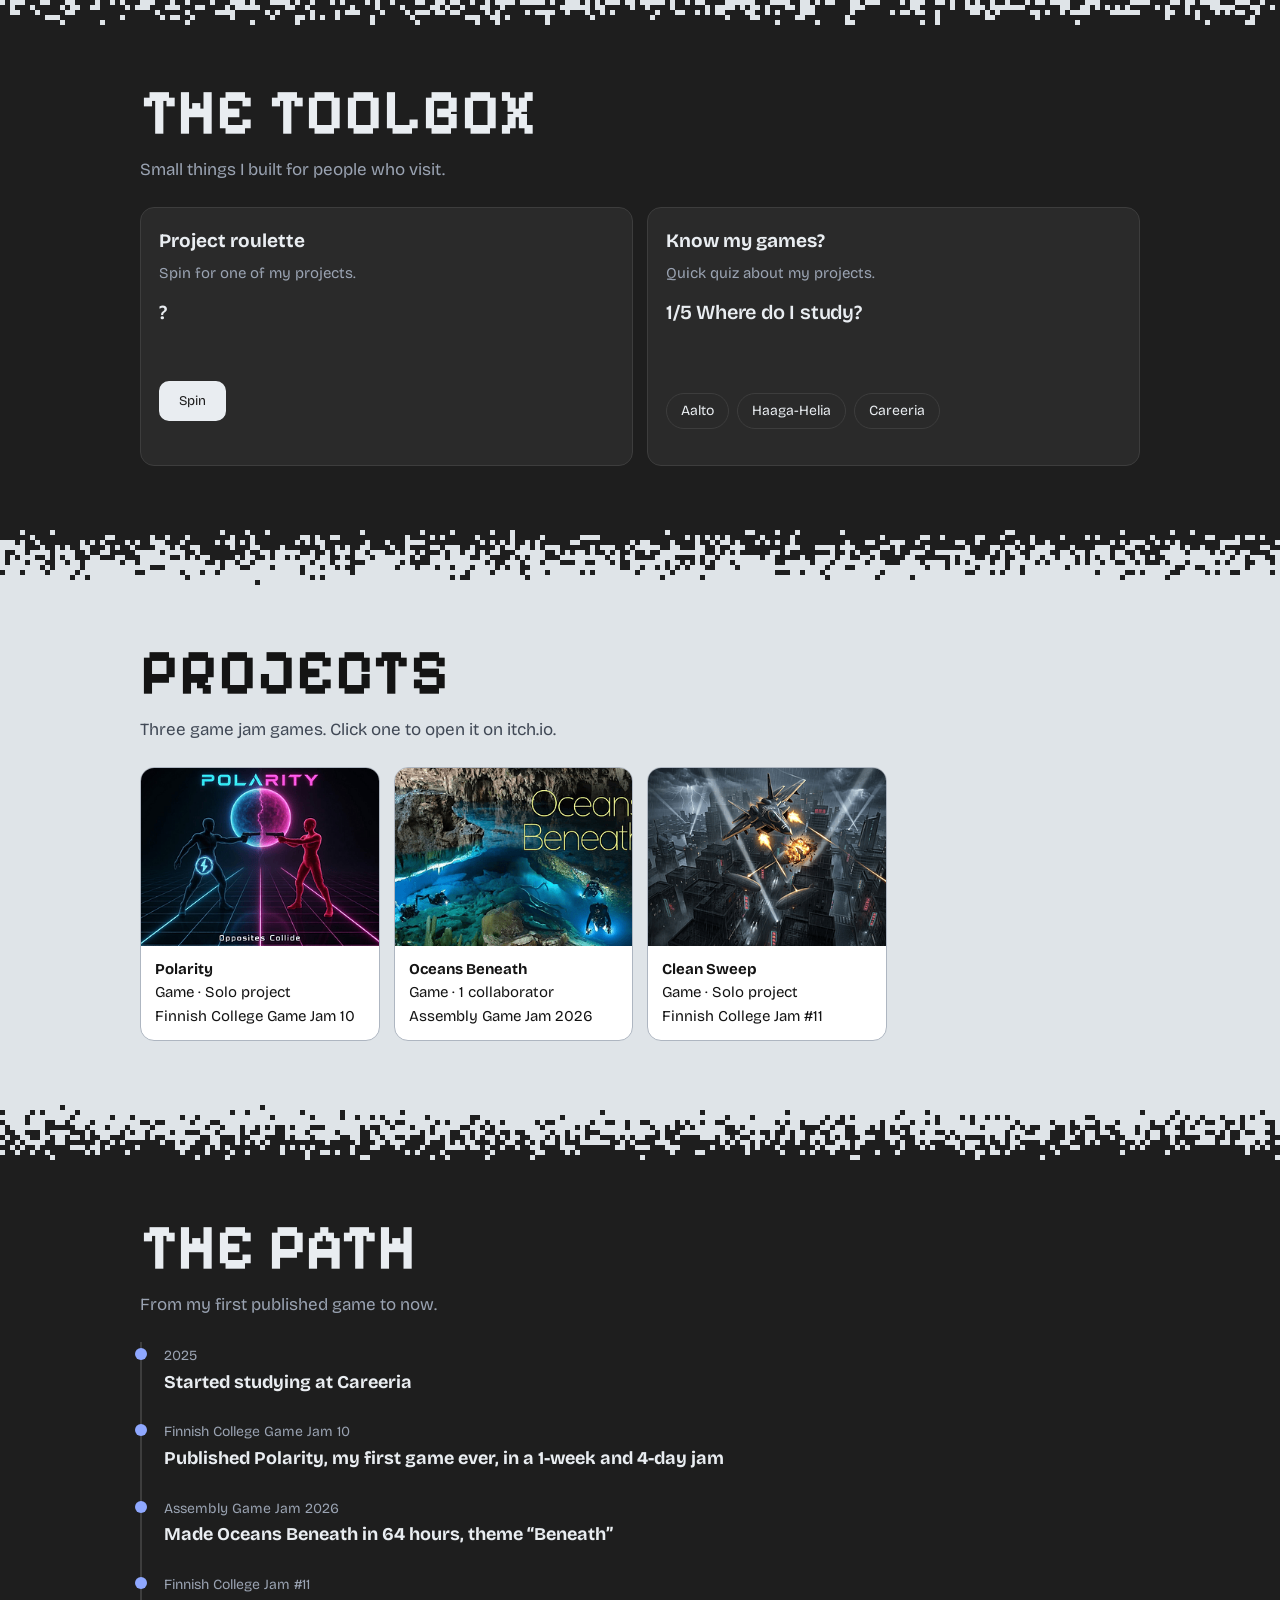
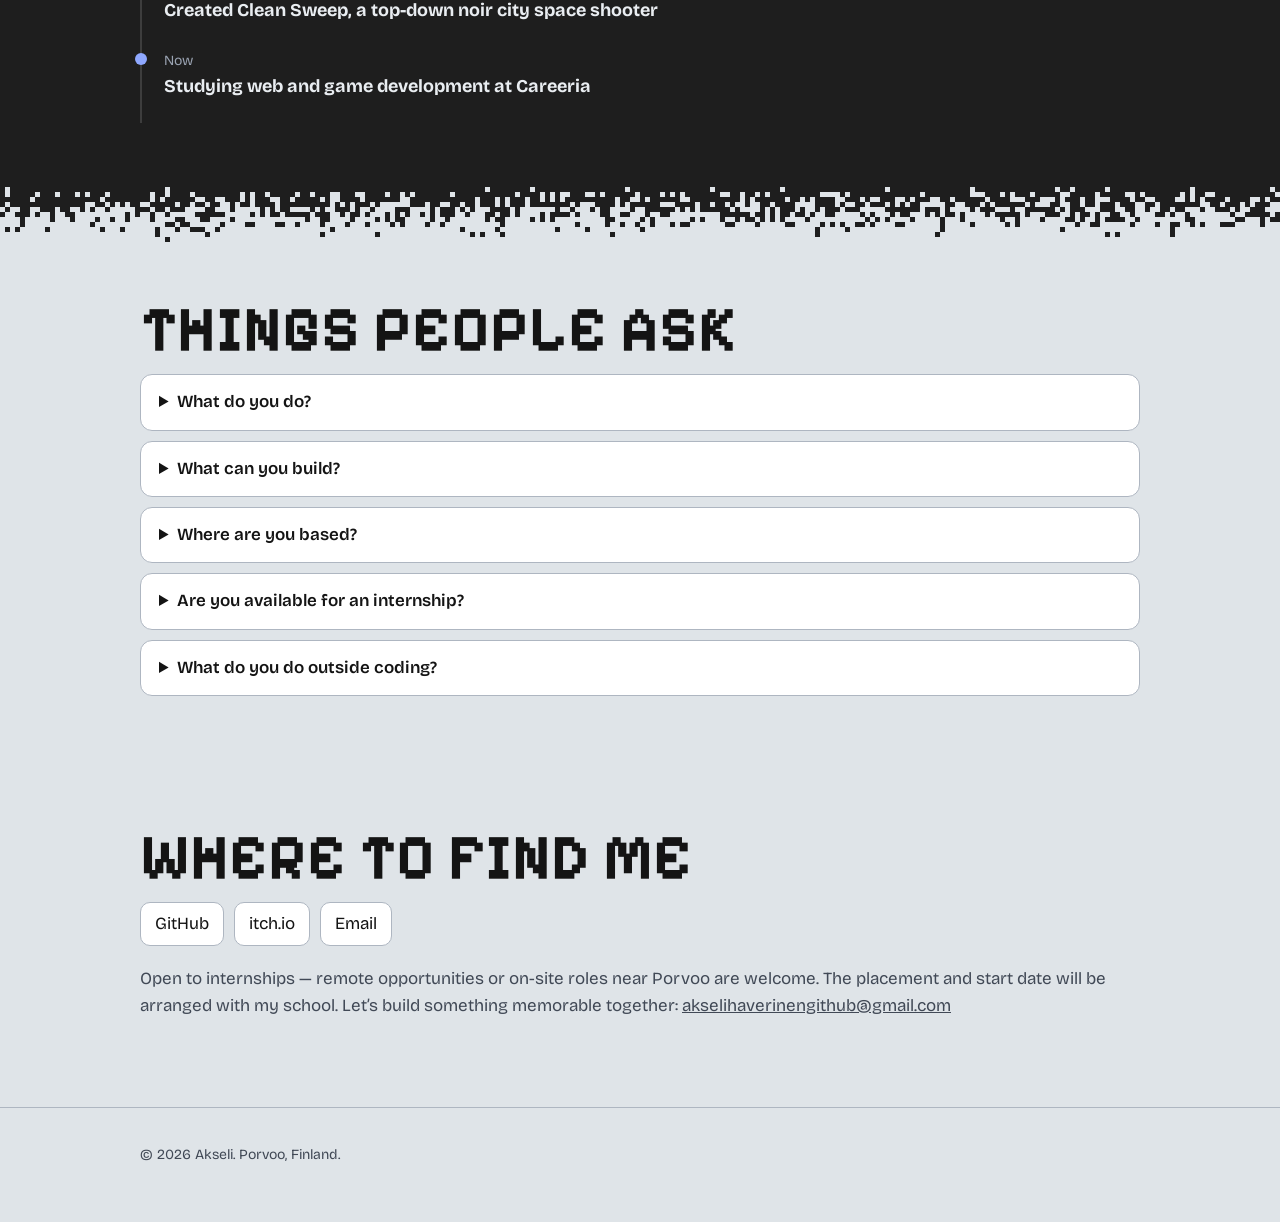
==== commit 4ea03ee3: "small changes" ====
--- a/index.html
+++ b/index.html
@@ -6,7 +6,7 @@
 <title>Akseli, web and game developer</title>
 <link href="https://fonts.googleapis.com/css2?family=Bricolage+Grotesque:opsz,wght@12..96,400;12..96,600&family=Pixelify+Sans:wght@500;700&display=swap" rel="stylesheet">
 <style>
-:root{--bg:#e9edf1;--ink:#141414;--mute:#566070;--card:#fff;--line:#c9d0da;--sig:#2f5bff;--hot:#ff5a36;--ok:#12a150;--px:"Pixelify Sans","Courier New",monospace;--gut:max(20px,calc((100vw - 1000px)/2));
+:root{--bg:#dfe4e8;--ink:#141414;--mute:#414956;--card:#fff;--line:#aeb6c1;--sig:#2f5bff;--hot:#ff5a36;--ok:#12a150;--px:"Pixelify Sans","Courier New",monospace;--gut:max(20px,calc((100vw - 1000px)/2));
 box-sizing:border-box;padding-top:env(safe-area-inset-top,0px);padding-bottom:env(safe-area-inset-bottom,0px)}
 
 .dark{--bg:#1e1e1e;--ink:#e9edf1;--mute:#9aa3b2;--card:#2a2a2a;--line:#3d3d3d;--sig:#8fa8ff;background:var(--bg);color:var(--ink)}
@@ -106,9 +106,9 @@
 <main>
 <header class="hero">
   <span class="pill"><i class="dot" id="dot"></i><span id="avail"></span></span>
-  <h1>I'm Akseli. Logic, creativity and code.</h1>
+  <h1>I build digital ideas with logic and creativity.</h1>
   <p class="lede" id="status"></p>
-  <div class="btns"><a class="btn" href="#contact">Let's connect</a><a class="btn alt" href="#work">See my projects</a></div>
+  <div class="btns"><a class="btn" href="mailto:akselihaverinengithub@gmail.com?subject=Portfolio%20inquiry&amp;body=Hi%20Akseli%2C%0D%0A%0D%0AI'm%20interested%20in%20working%20with%20you.%0D%0A%0D%0A">Let's connect</a><a class="btn alt" href="#work">Explore my projects</a></div>
   <div class="stats">
     <div class="stat"><small>Games published</small><strong>3</strong></div>
     <div class="stat"><small>Fastest build</small><strong>64 hours</strong></div>
@@ -131,10 +131,6 @@
   <div class="tools">
     <div class="card"><h3>Project roulette</h3><p>Spin for one of my projects.</p>
       <div class="out" id="rout">?</div><button class="btn" id="spin">Spin</button></div>
-    <div class="card"><h3>Timeline estimator</h3><p>Rough build time for your site.</p>
-      <p><label>Type<br><select id="etype"><option value="1">Landing page</option><option value="2.5">Portfolio</option><option value="4">Web app</option></select></label></p>
-      <p><label>Pages<br><input type="number" id="epages" value="5" min="1" max="40" style="width:100px;padding:9px;border-radius:10px;border:1px solid var(--line);background:var(--card);color:var(--ink)"></label></p>
-      <div class="out" id="eout" aria-live="polite"></div></div>
     <div class="card"><h3>Know my games?</h3><p>Quick quiz about my projects.</p>
       <div class="out" id="gq"></div><div class="chips" id="gopts"></div><p id="gscore"></p></div>
   </div>
@@ -160,13 +156,14 @@
   <details><summary>What do you do?</summary><p>I'm a student at Careeria studying web and game development.</p></details>
   <details><summary>What can you build?</summary><p>Launch pages, polished websites and fresh visual directions, plus games.</p></details>
   <details><summary>Where are you based?</summary><p>Porvoo, Finland.</p></details>
+  <details><summary>Are you available for an internship?</summary><p>Yes. I am open to remote internships or on-site opportunities near Porvoo. The internship placement and start date will be arranged with my school.</p></details>
   <details><summary>What do you do outside coding?</summary><p>Road cycling in summer and skiing in winter.</p></details>
 </section>
 
 <section id="find">
   <h2>Where to find me</h2>
-  <div class="links"><a href="https://github.com/fleabobo">GitHub</a><a href="https://fleabobo.itch.io">itch.io</a><a href="mailto:akselihaverinengithub@gmail.com">Email</a></div>
-  <p id="contact" class="sub" style="margin-top:20px">Ready to build something memorable? Launch page, polished website or a fresh visual direction: <a href="mailto:akselihaverinengithub@gmail.com">akselihaverinengithub@gmail.com</a></p>
+  <div class="links"><a href="https://github.com/fleabobo">GitHub</a><a href="https://fleabobo.itch.io">itch.io</a><a href="mailto:akselihaverinengithub@gmail.com?subject=Portfolio%20inquiry&amp;body=Hi%20Akseli%2C%0D%0A%0D%0AI'm%20interested%20in%20working%20with%20you.%0D%0A%0D%0A" aria-label="Send Akseli an email">Email</a></div>
+  <p id="contact" class="sub" style="margin-top:20px">Open to internships — remote opportunities or on-site roles near Porvoo are welcome. The placement and start date will be arranged with my school. Let’s build something memorable together: <a href="mailto:akselihaverinengithub@gmail.com?subject=Internship%20inquiry&amp;body=Hi%20Akseli%2C%0D%0A%0D%0AI'm%20interested%20in%20discussing%20an%20internship%20opportunity%20with%20you.%0D%0A%0D%0A">akselihaverinengithub@gmail.com</a></p>
 </section>
 </main>
 <footer><div class="wrap">© 2026 Akseli. Porvoo, Finland.</div></footer>
@@ -174,7 +171,7 @@
 <script>
 // ---- EDIT ME ----
 const CFG={available:true,
-status:"Student at Careeria, passionate about web and game development. I love moving fast, building bold ideas and bringing them to life the way a breakaway rider chases the finish."};
+status:"Student at Careeria, creating thoughtful websites and engaging games. Open to remote internships and on-site opportunities near Porvoo, with placement arranged through school."};
 const NOTES=[
  {t:"About me",a:"About",d:"Studying at Careeria and building a strong foundation in web and game development. I combine careful problem-solving with creative design."},
  {t:"What drives me",a:"About",d:"Creating cool ideas and bringing them to life, from polished web interfaces to interactive game mechanics."},
@@ -184,14 +181,14 @@
  {t:"Road cycling",a:"Outside coding",d:"My summer hobby."},
  {t:"Skiing",a:"Outside coding",d:"My winter hobby."}];
 const WORK=[
- {n:"Polarity",y:"Finnish College Game Jam 10",c:"#2f5bff",k:"Game",i:"polarity.png",u:"https://fleabobo.itch.io/polarity"},
- {n:"Oceans Beneath",y:"Assembly Game Jam 2026",c:"#0b8fa8",k:"Game",i:"oceans.png",u:"https://fleabobo.itch.io/oceans-beneath"},
- {n:"Clean Sweep",y:"Finnish College Jam #11",c:"#ff5a36",k:"Game",i:"cleansweep.png",u:"https://fleabobo.itch.io/clean-sweep"}];
+ {n:"Polarity",y:"Finnish College Game Jam 10",c:"#2f5bff",k:"Game",team:"Solo project",i:"polarity.png",u:"https://fleabobo.itch.io/polarity"},
+ {n:"Oceans Beneath",y:"Assembly Game Jam 2026",c:"#0b8fa8",k:"Game",team:"1 collaborator",i:"oceans.png",u:"https://fleabobo.itch.io/oceans-beneath"},
+ {n:"Clean Sweep",y:"Finnish College Jam #11",c:"#ff5a36",k:"Game",team:"Solo project",i:"cleansweep.png",u:"https://fleabobo.itch.io/clean-sweep"}];
 const PATH=[["2025","Started studying at Careeria"],["Finnish College Game Jam 10","Published Polarity, my first game ever, in a 1-week and 4-day jam"],["Assembly Game Jam 2026","Made Oceans Beneath in 64 hours, theme “Beneath”"],["Finnish College Jam #11","Created Clean Sweep, a top-down noir city space shooter"],["Now","Studying web and game development at Careeria"]];
 const STACK=[["Which was my first game ever published?","Polarity","Oceans Beneath","Clean Sweep"],["How long did Oceans Beneath take to make?","64 hours","24 hours","One week"],["What was the Assembly Game Jam 2026 theme?","Beneath","Signal","Echo"],["Where do I study?","Careeria","Aalto","Haaga-Helia"],["Which jam was Polarity made for?","Finnish College Game Jam 10","Assembly Game Jam 2026","Finnish College Jam #11"],["How long did the Polarity jam last?","1 week and 4 days","48 hours","One month"],["Which game is a top-down space shooter?","Clean Sweep","Polarity","Oceans Beneath"],["What do I do in summer?","Road cycling","Rowing","Golf"],["What do I do in winter?","Skiing","Ice hockey","Curling"],["Where am I based?","Porvoo","Helsinki","Tampere"]];
 // ---- /EDIT ----
 const $=s=>document.querySelector(s);
-$("#avail").textContent=CFG.available?"Available":"Fully booked";$("#dot").classList.toggle("off",!CFG.available);
+$("#avail").textContent=CFG.available?"Open to internships · Remote or near Porvoo":"Fully booked";$("#dot").classList.toggle("off",!CFG.available);
 $("#status").textContent=CFG.status;
 // notes
 let area="All";const areas=["All",...new Set(NOTES.map(n=>n.a))];
@@ -201,14 +198,10 @@
 $("#notegrid").innerHTML=r.length?r.map(n=>`<div class="card"><h3>${n.t}<span class="tag">${n.a}</span></h3><p>${n.d}</p></div>`).join(""):"<p>No notes match. Clear the search or pick another area.</p>"}
 $("#chips").onclick=e=>{if(e.target.dataset.a){area=e.target.dataset.a;drawChips();drawNotes()}};$("#q").oninput=drawNotes;drawChips();drawNotes();
 // work + path
-$("#workgrid").innerHTML=WORK.map(w=>`<a href="${w.u}" target="_blank" rel="noopener"><div class="ph-w"><img src="${w.i}" alt="${w.n} cover artwork"></div><span><b>${w.n}</b><br>${w.k}, ${w.y}</span></a>`).join("");
+$("#workgrid").innerHTML=WORK.map(w=>`<a href="${w.u}" target="_blank" rel="noopener"><div class="ph-w"><img src="${w.i}" alt="${w.n} cover artwork"></div><span><b>${w.n}</b><br>${w.k} · ${w.team}<br>${w.y}</span></a>`).join("");
 $("#tl").innerHTML=PATH.map(p=>`<li><time>${p[0]}</time><h3>${p[1]}</h3></li>`).join("");
 // roulette
 $("#spin").onclick=()=>{const o=$("#rout");let i=0;const t=setInterval(()=>{const w=WORK[Math.floor(Math.random()*WORK.length)];o.textContent=`${w.n} (${w.k}, ${w.y})`;if(++i>10)clearInterval(t)},70)};
-// estimator
-function est(){const w=+$("#etype").value*Math.max(1,+$("#epages").value||1)*0.6;const lo=Math.max(1,Math.round(w)),hi=lo+Math.max(1,Math.round(lo*.4));
-$("#eout").textContent=`About ${lo} to ${hi} weeks`}
-$("#etype").onchange=est;$("#epages").oninput=est;est();
 // guess
 const ROUND=5;let deck=[],gi=0,gs=0;
 function nextQ(){if(!deck.length)deck=STACK.map((_,i)=>i).sort(()=>Math.random()-.5);return STACK[deck.pop()]}
